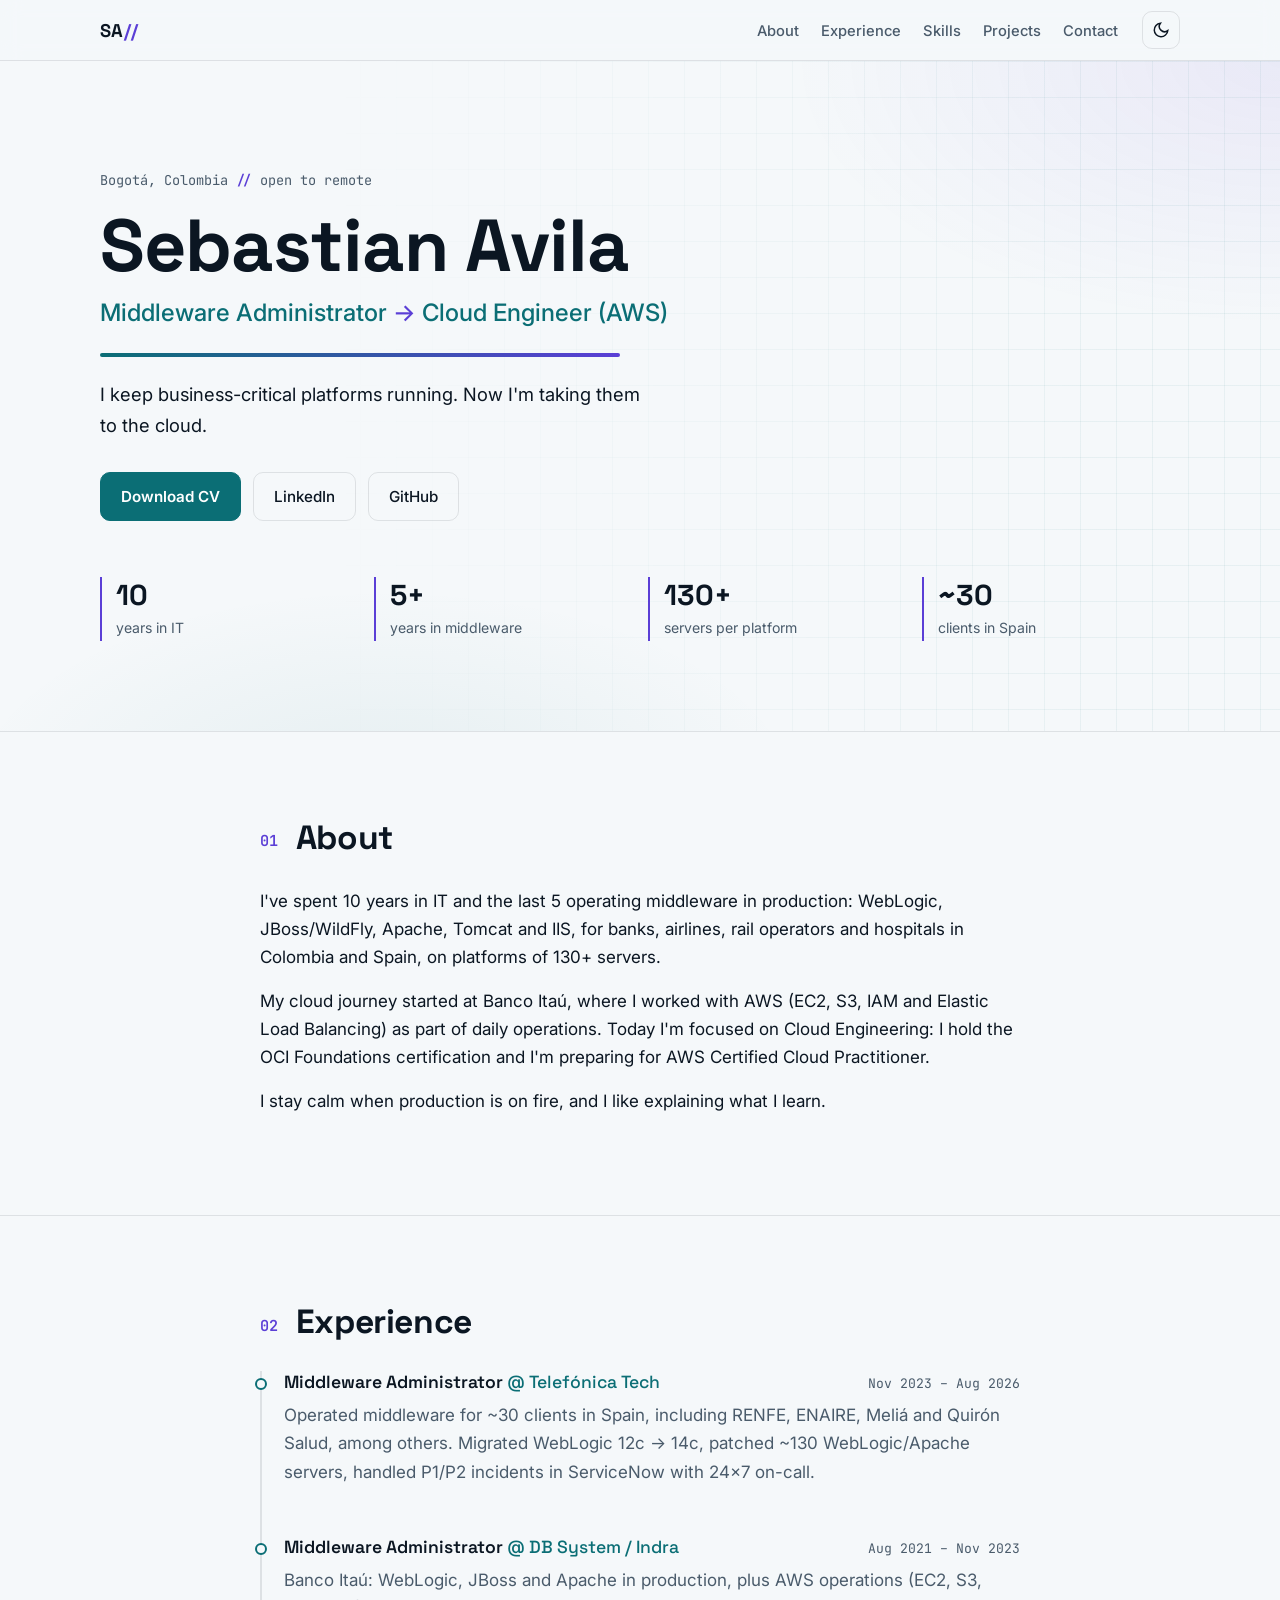
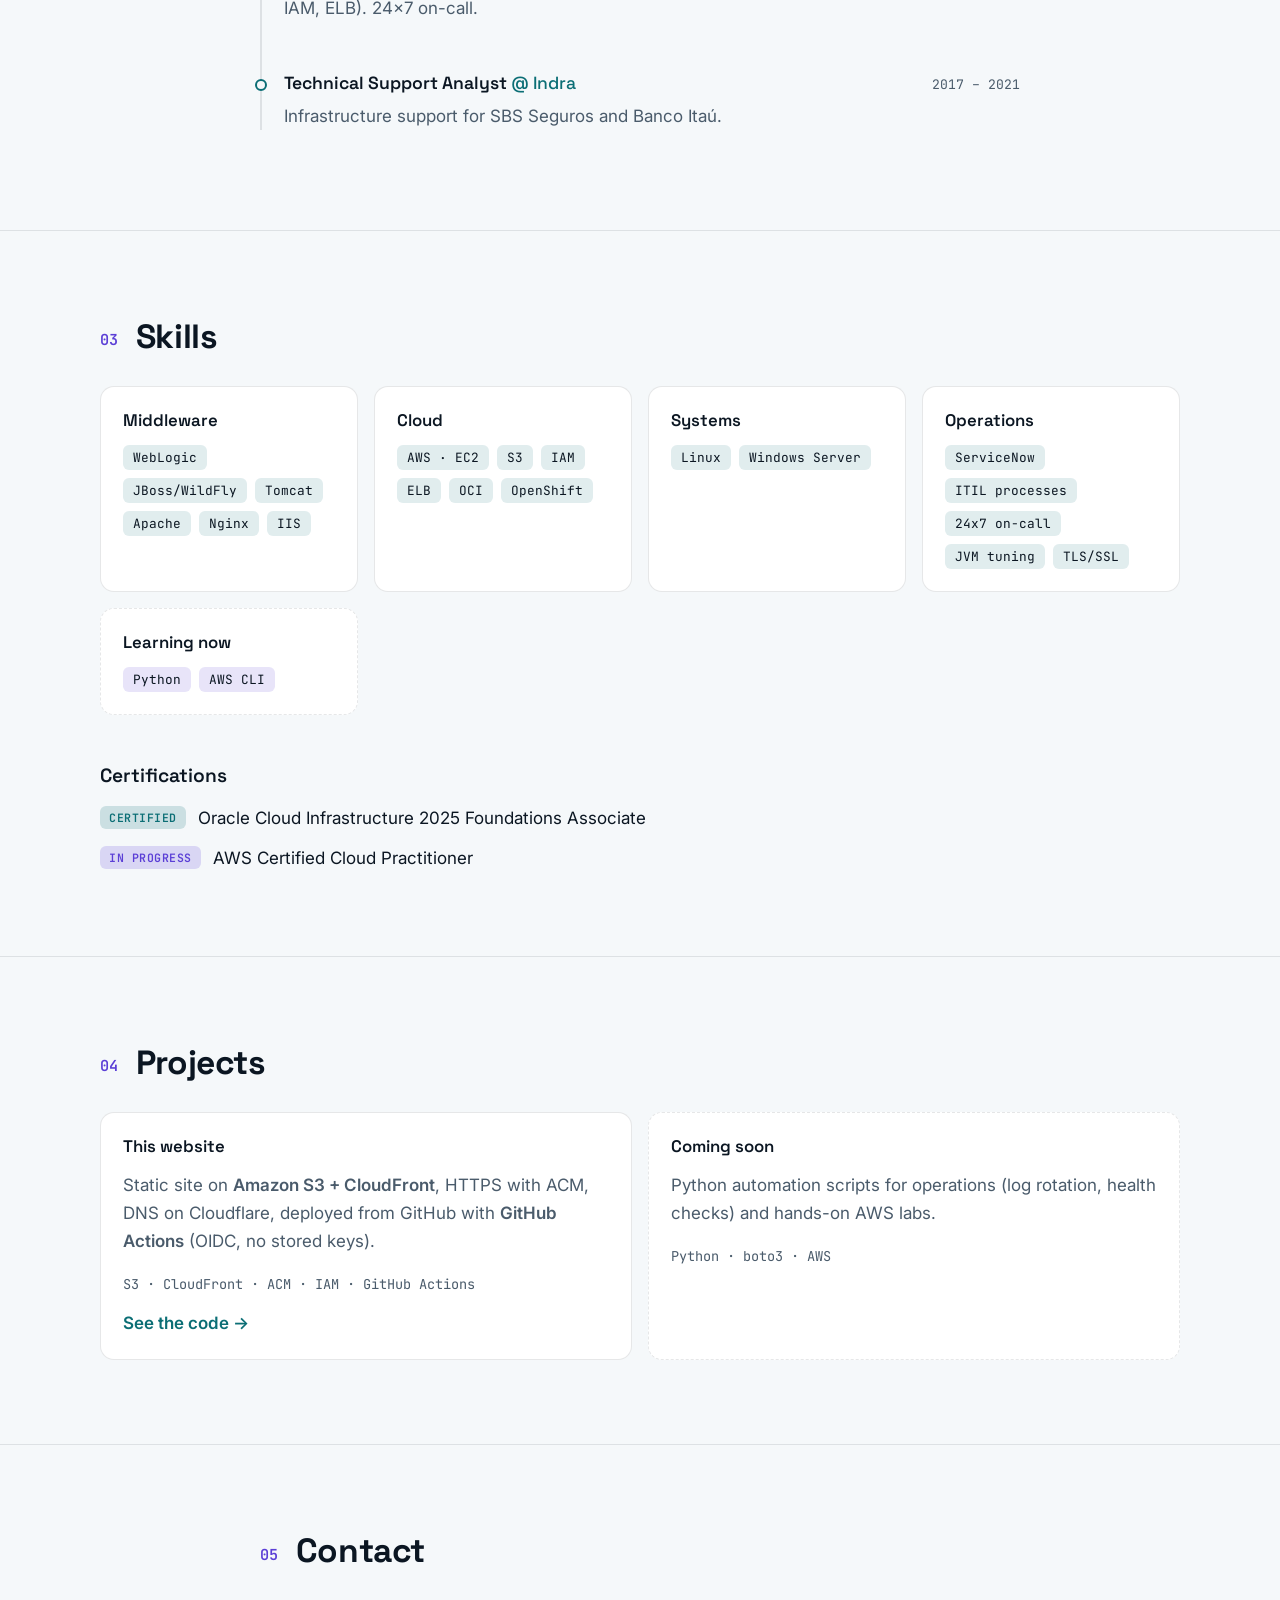
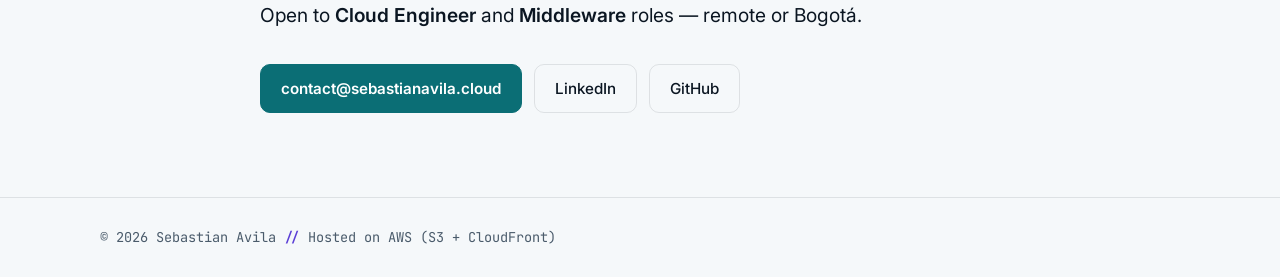
==== index.html @ f3144c11 "Add personal website: single page, light/dark theme, CV download" ====
<!doctype html>
<html lang="en">
<head>
  <meta charset="utf-8">
  <meta name="viewport" content="width=device-width, initial-scale=1">
  <title>Sebastian Avila · Middleware → Cloud Engineer (AWS)</title>
  <meta name="description" content="Middleware Administrator with 5+ years running business-critical platforms of 130+ servers for banking, transport and healthcare, now moving them to AWS.">
  <meta name="theme-color" content="#0B1622">
  <link rel="icon" href="favicon.svg" type="image/svg+xml">
  <meta property="og:title" content="Sebastian Avila · Middleware → Cloud Engineer (AWS)">
  <meta property="og:description" content="I keep business-critical platforms running. Now I'm taking them to the cloud.">
  <meta property="og:type" content="website">
  <meta property="og:url" content="https://sebastianavila.cloud/">
  <link rel="preconnect" href="https://fonts.googleapis.com">
  <link rel="preconnect" href="https://fonts.gstatic.com" crossorigin>
  <link href="https://fonts.googleapis.com/css2?family=Inter:wght@400;500;600&family=JetBrains+Mono:wght@400;600&family=Space+Grotesk:wght@600;700&display=swap" rel="stylesheet">
  <link rel="stylesheet" href="styles.css">
  <script>
    // Aplica el tema guardado antes de pintar, para evitar un parpadeo
    try { var t = localStorage.getItem('theme'); if (t) document.documentElement.dataset.theme = t; } catch (e) {}
  </script>
</head>
<body>
  <a class="skip" href="#main">Skip to content</a>

  <header class="nav">
    <div class="wrap nav__inner">
      <a class="nav__logo" href="#top" aria-label="Home">SA<span>//</span></a>
      <nav aria-label="Main">
        <ul class="nav__links">
          <li><a href="#about">About</a></li>
          <li><a href="#experience">Experience</a></li>
          <li><a href="#skills">Skills</a></li>
          <li><a href="#projects">Projects</a></li>
          <li><a href="#contact">Contact</a></li>
        </ul>
      </nav>
      <button class="theme" id="theme" type="button" aria-label="Toggle light/dark theme">
        <svg class="theme__sun" viewBox="0 0 24 24" aria-hidden="true"><circle cx="12" cy="12" r="4"/><path d="M12 2v2M12 20v2M4.9 4.9l1.4 1.4M17.7 17.7l1.4 1.4M2 12h2M20 12h2M4.9 19.1l1.4-1.4M17.7 6.3l1.4-1.4"/></svg>
        <svg class="theme__moon" viewBox="0 0 24 24" aria-hidden="true"><path d="M21 12.8A9 9 0 1 1 11.2 3a7 7 0 0 0 9.8 9.8z"/></svg>
      </button>
    </div>
  </header>

  <main id="main">
    <!-- Hero -->
    <section class="hero" id="top">
      <div class="wrap">
        <p class="eyebrow">Bogotá, Colombia <span>//</span> open to remote</p>
        <h1 class="hero__name">Sebastian Avila</h1>
        <p class="hero__role">Middleware Administrator <span class="arrow">→</span> Cloud Engineer (AWS)</p>
        <div class="bar" aria-hidden="true"></div>
        <p class="hero__tagline">I keep business-critical platforms running. Now I'm taking them to the cloud.</p>
        <div class="hero__cta">
          <a class="btn btn--primary" href="assets/Sebastian-Avila-CV.pdf" download>Download CV</a>
          <a class="btn" href="https://www.linkedin.com/in/zebas404/" target="_blank" rel="noopener">LinkedIn</a>
          <a class="btn" href="https://github.com/zebas404" target="_blank" rel="noopener">GitHub</a>
        </div>
        <ul class="stats" aria-label="Highlights">
          <li><strong>10</strong><span>years in IT</span></li>
          <li><strong>5+</strong><span>years in middleware</span></li>
          <li><strong>130+</strong><span>servers per platform</span></li>
          <li><strong>~30</strong><span>clients in Spain</span></li>
        </ul>
      </div>
    </section>

    <!-- About -->
    <section class="section" id="about">
      <div class="wrap narrow">
        <h2 class="h2"><span class="num">01</span> About</h2>
        <p>I've spent 10 years in IT and the last 5 operating middleware in production: WebLogic, JBoss/WildFly, Apache, Tomcat and IIS, for banks, airlines, rail operators and hospitals in Colombia and Spain, on platforms of 130+ servers.</p>
        <p>My cloud journey started at Banco Itaú, where I worked with AWS (EC2, S3, IAM and Elastic Load Balancing) as part of daily operations. Today I'm focused on Cloud Engineering: I hold the OCI Foundations certification and I'm preparing for AWS Certified Cloud Practitioner.</p>
        <p>I stay calm when production is on fire, and I like explaining what I learn.</p>
      </div>
    </section>

    <!-- Experience -->
    <section class="section" id="experience">
      <div class="wrap narrow">
        <h2 class="h2"><span class="num">02</span> Experience</h2>
        <ol class="timeline">
          <li class="job">
            <div class="job__head">
              <h3>Middleware Administrator <span class="at">@ Telefónica Tech</span></h3>
              <p class="job__date">Nov 2023 – Aug 2026</p>
            </div>
            <p>Operated middleware for ~30 clients in Spain, including RENFE, ENAIRE, Meliá and Quirón Salud, among others. Migrated WebLogic 12c → 14c, patched ~130 WebLogic/Apache servers, handled P1/P2 incidents in ServiceNow with 24x7 on-call.</p>
          </li>
          <li class="job">
            <div class="job__head">
              <h3>Middleware Administrator <span class="at">@ DB System / Indra</span></h3>
              <p class="job__date">Aug 2021 – Nov 2023</p>
            </div>
            <p>Banco Itaú: WebLogic, JBoss and Apache in production, plus AWS operations (EC2, S3, IAM, ELB). 24x7 on-call.</p>
          </li>
          <li class="job">
            <div class="job__head">
              <h3>Technical Support Analyst <span class="at">@ Indra</span></h3>
              <p class="job__date">2017 – 2021</p>
            </div>
            <p>Infrastructure support for SBS Seguros and Banco Itaú.</p>
          </li>
        </ol>
      </div>
    </section>

    <!-- Skills + Certifications -->
    <section class="section" id="skills">
      <div class="wrap">
        <h2 class="h2"><span class="num">03</span> Skills</h2>
        <div class="grid">
          <div class="card">
            <h3>Middleware</h3>
            <ul class="tags"><li>WebLogic</li><li>JBoss/WildFly</li><li>Tomcat</li><li>Apache</li><li>Nginx</li><li>IIS</li></ul>
          </div>
          <div class="card">
            <h3>Cloud</h3>
            <ul class="tags"><li>AWS · EC2</li><li>S3</li><li>IAM</li><li>ELB</li><li>OCI</li><li>OpenShift</li></ul>
          </div>
          <div class="card">
            <h3>Systems</h3>
            <ul class="tags"><li>Linux</li><li>Windows Server</li></ul>
          </div>
          <div class="card">
            <h3>Operations</h3>
            <ul class="tags"><li>ServiceNow</li><li>ITIL processes</li><li>24x7 on-call</li><li>JVM tuning</li><li>TLS/SSL</li></ul>
          </div>
          <div class="card card--learning">
            <h3>Learning now</h3>
            <ul class="tags"><li>Python</li><li>AWS CLI</li></ul>
          </div>
        </div>

        <h3 class="h3" id="certifications">Certifications</h3>
        <ul class="certs">
          <li><span class="badge badge--ok">Certified</span> Oracle Cloud Infrastructure 2025 Foundations Associate</li>
          <li><span class="badge badge--wip">In progress</span> AWS Certified Cloud Practitioner</li>
        </ul>
      </div>
    </section>

    <!-- Projects -->
    <section class="section" id="projects">
      <div class="wrap">
        <h2 class="h2"><span class="num">04</span> Projects</h2>
        <div class="grid grid--2">
          <article class="card project">
            <h3>This website</h3>
            <p>Static site on <strong>Amazon S3 + CloudFront</strong>, HTTPS with ACM, DNS on Cloudflare, deployed from GitHub with <strong>GitHub Actions</strong> (OIDC, no stored keys).</p>
            <p class="mono">S3 · CloudFront · ACM · IAM · GitHub Actions</p>
            <a class="link" href="https://github.com/zebas404/sebastianavila.cloud" target="_blank" rel="noopener">See the code →</a>
          </article>
          <article class="card project project--soon">
            <h3>Coming soon</h3>
            <p>Python automation scripts for operations (log rotation, health checks) and hands-on AWS labs.</p>
            <p class="mono">Python · boto3 · AWS</p>
          </article>
        </div>
      </div>
    </section>

    <!-- Contact -->
    <section class="section contact" id="contact">
      <div class="wrap narrow">
        <h2 class="h2"><span class="num">05</span> Contact</h2>
        <p class="contact__lead">Open to <strong>Cloud Engineer</strong> and <strong>Middleware</strong> roles — remote or Bogotá.</p>
        <div class="hero__cta">
          <a class="btn btn--primary" href="mailto:contact@sebastianavila.cloud">contact@sebastianavila.cloud</a>
          <a class="btn" href="https://www.linkedin.com/in/zebas404/" target="_blank" rel="noopener">LinkedIn</a>
          <a class="btn" href="https://github.com/zebas404" target="_blank" rel="noopener">GitHub</a>
        </div>
      </div>
    </section>
  </main>

  <footer class="footer">
    <div class="wrap">
      <p class="mono">© <span id="year">2026</span> Sebastian Avila <span class="slash">//</span> Hosted on AWS (S3 + CloudFront)</p>
    </div>
  </footer>

  <script src="script.js"></script>
</body>
</html>
---- styles.css ----
/* =========================================================
   sebastianavila.cloud — Paleta A "Petróleo nocturno"
   Oscuro por defecto; claro con prefers-color-scheme o el botón.
   ========================================================= */

:root {
  --bg: #0B1622;
  --bg-2: #0F1E2D;
  --text: #E6EDF3;
  --muted: #9FB0C0;
  --line: rgba(230, 237, 243, .10);
  --primary: #2EC4B6;
  --accent: #9D8CFF;
  --grid: rgba(46, 196, 182, .07);
  --glow-1: rgba(157, 140, 255, .14);
  --glow-2: rgba(46, 196, 182, .10);
  --on-primary: #0B1622;
  --radius: 14px;
  --font-title: "Space Grotesk", system-ui, sans-serif;
  --font-body: "Inter", system-ui, sans-serif;
  --font-mono: "JetBrains Mono", ui-monospace, monospace;
  color-scheme: dark;
}

@media (prefers-color-scheme: light) {
  :root:not([data-theme="dark"]) {
    --bg: #F5F8FA;
    --bg-2: #FFFFFF;
    --text: #0B1622;
    --muted: #4A5B6B;
    --line: rgba(11, 22, 34, .10);
    --primary: #0B6E75;
    --accent: #5B3FD6;
    --grid: rgba(11, 110, 117, .06);
    --glow-1: rgba(91, 63, 214, .08);
    --glow-2: rgba(11, 110, 117, .07);
    --on-primary: #FFFFFF;
    color-scheme: light;
  }
}

:root[data-theme="light"] {
  --bg: #F5F8FA;
  --bg-2: #FFFFFF;
  --text: #0B1622;
  --muted: #4A5B6B;
  --line: rgba(11, 22, 34, .10);
  --primary: #0B6E75;
  --accent: #5B3FD6;
  --grid: rgba(11, 110, 117, .06);
  --glow-1: rgba(91, 63, 214, .08);
  --glow-2: rgba(11, 110, 117, .07);
  --on-primary: #FFFFFF;
  color-scheme: light;
}

/* ---------- Base ---------- */
*, *::before, *::after { box-sizing: border-box; }
html { scroll-behavior: smooth; scroll-padding-top: 72px; }
@media (prefers-reduced-motion: reduce) { html { scroll-behavior: auto; } }

body {
  margin: 0;
  background: var(--bg);
  color: var(--text);
  font: 400 17px/1.65 var(--font-body);
  -webkit-font-smoothing: antialiased;
}

a { color: var(--primary); text-decoration: none; }
a:hover { text-decoration: underline; }
:focus-visible { outline: 2px solid var(--accent); outline-offset: 3px; border-radius: 6px; }
strong { font-weight: 600; }

.wrap { width: min(1080px, 100% - 32px); margin-inline: auto; }
.narrow { width: min(760px, 100% - 32px); }
.mono { font-family: var(--font-mono); font-size: .85rem; color: var(--muted); }

.skip { position: absolute; left: -999px; top: 8px; background: var(--primary); color: var(--on-primary); padding: 8px 14px; border-radius: 8px; z-index: 100; }
.skip:focus { left: 16px; }

/* ---------- Nav ---------- */
.nav {
  position: sticky; top: 0; z-index: 50;
  background: color-mix(in srgb, var(--bg) 82%, transparent);
  backdrop-filter: blur(10px);
  border-bottom: 1px solid var(--line);
}
.nav__inner { display: flex; align-items: center; gap: 24px; height: 60px; }
.nav__logo { font: 700 1.15rem var(--font-title); color: var(--text); letter-spacing: -.3px; }
.nav__logo span { color: var(--accent); margin-left: 2px; }
.nav__logo:hover { text-decoration: none; }
.nav__inner > nav { margin-left: auto; }
.nav__links { display: flex; gap: 22px; list-style: none; margin: 0; padding: 0; }
.nav__links a { color: var(--muted); font-size: .92rem; font-weight: 500; }
.nav__links a:hover { color: var(--text); text-decoration: none; }

.theme {
  display: grid; place-items: center; width: 38px; height: 38px;
  background: transparent; border: 1px solid var(--line); border-radius: 10px;
  color: var(--text); cursor: pointer;
}
.theme svg { width: 18px; height: 18px; fill: none; stroke: currentColor; stroke-width: 2; stroke-linecap: round; }
.theme__moon { display: none; }
:root[data-theme="light"] .theme__sun { display: none; }
:root[data-theme="light"] .theme__moon { display: block; }
@media (prefers-color-scheme: light) {
  :root:not([data-theme="dark"]) .theme__sun { display: none; }
  :root:not([data-theme="dark"]) .theme__moon { display: block; }
}

@media (max-width: 720px) {
  .nav__links { display: none; }
  .theme { margin-left: auto; }
}

/* ---------- Hero ---------- */
.hero {
  position: relative; overflow: hidden;
  padding: 110px 0 90px;
  background:
    radial-gradient(ellipse 700px 380px at 100% 0%, var(--glow-1), transparent 70%),
    radial-gradient(ellipse 600px 300px at 30% 110%, var(--glow-2), transparent 70%);
}
.hero::before {
  content: ""; position: absolute; inset: 0; pointer-events: none;
  background-image:
    linear-gradient(var(--grid) 1px, transparent 1px),
    linear-gradient(90deg, var(--grid) 1px, transparent 1px);
  background-size: 36px 36px;
  -webkit-mask-image: linear-gradient(90deg, transparent 25%, #000 85%);
          mask-image: linear-gradient(90deg, transparent 25%, #000 85%);
}
.hero .wrap { position: relative; }

.eyebrow { font: 400 .85rem var(--font-mono); color: var(--muted); margin: 0 0 18px; }
.eyebrow span, .slash { color: var(--accent); font-weight: 600; }

.hero__name {
  font: 700 clamp(2.6rem, 7vw, 4.6rem)/1.05 var(--font-title);
  letter-spacing: -1px; margin: 0;
}
.hero__role { font: 500 clamp(1.1rem, 2.6vw, 1.5rem) var(--font-body); color: var(--primary); margin: 14px 0 0; }
.hero__role .arrow { color: var(--accent); }
.bar { height: 4px; width: min(520px, 80%); margin: 26px 0 22px; border-radius: 2px; background: linear-gradient(90deg, var(--primary), var(--accent)); }
.hero__tagline { font-size: 1.15rem; max-width: 560px; margin: 0; }

.hero__cta { display: flex; flex-wrap: wrap; gap: 12px; margin-top: 32px; }
.btn {
  display: inline-flex; align-items: center; padding: 11px 20px;
  border: 1px solid var(--line); border-radius: 10px;
  color: var(--text); font-weight: 500; font-size: .95rem;
  transition: border-color .2s, transform .2s;
}
.btn:hover { border-color: var(--primary); text-decoration: none; transform: translateY(-1px); }
.btn--primary { background: var(--primary); border-color: var(--primary); color: var(--on-primary); font-weight: 600; }
.btn--primary:hover { filter: brightness(1.08); }

.stats {
  display: grid; grid-template-columns: repeat(4, 1fr); gap: 16px;
  list-style: none; padding: 0; margin: 56px 0 0;
}
.stats li { border-left: 2px solid var(--accent); padding-left: 14px; }
.stats strong { display: block; font: 700 1.8rem var(--font-title); }
.stats span { color: var(--muted); font-size: .88rem; }
@media (max-width: 720px) { .stats { grid-template-columns: repeat(2, 1fr); row-gap: 24px; } }

/* ---------- Sections ---------- */
.section { padding: 84px 0; border-top: 1px solid var(--line); }
.h2 { font: 700 clamp(1.6rem, 3.5vw, 2.1rem) var(--font-title); margin: 0 0 28px; letter-spacing: -.4px; }
.h2 .num { font: 600 .95rem var(--font-mono); color: var(--accent); margin-right: 10px; vertical-align: middle; }
.h3 { font: 600 1.2rem var(--font-title); margin: 48px 0 16px; }
.section p { margin: 0 0 16px; }

/* Experience */
.timeline { list-style: none; margin: 0; padding: 0 0 0 22px; border-left: 2px solid var(--line); }
.job { position: relative; padding: 0 0 34px; }
.job::before {
  content: ""; position: absolute; left: -29px; top: 7px;
  width: 12px; height: 12px; border-radius: 50%;
  background: var(--bg); border: 2px solid var(--primary);
}
.job:last-child { padding-bottom: 0; }
.job__head { display: flex; flex-wrap: wrap; justify-content: space-between; gap: 4px 16px; align-items: baseline; }
.job h3 { font: 600 1.1rem var(--font-title); margin: 0; }
.job .at { color: var(--primary); font-weight: 500; }
.job__date { font: 400 .82rem var(--font-mono); color: var(--muted); margin: 0 !important; }
.job > p { color: var(--muted); margin-top: 8px; }

/* Cards / grid */
.grid { display: grid; grid-template-columns: repeat(auto-fill, minmax(230px, 1fr)); gap: 16px; }
.grid--2 { grid-template-columns: repeat(auto-fit, minmax(300px, 1fr)); }
.card { background: var(--bg-2); border: 1px solid var(--line); border-radius: var(--radius); padding: 22px; }
.card h3 { font: 600 1.05rem var(--font-title); margin: 0 0 14px; }
.card--learning { border-style: dashed; }

.tags { display: flex; flex-wrap: wrap; gap: 8px; list-style: none; margin: 0; padding: 0; }
.tags li {
  font: 400 .8rem var(--font-mono); padding: 4px 10px; border-radius: 6px;
  background: color-mix(in srgb, var(--primary) 12%, transparent); color: var(--text);
}
.card--learning .tags li { background: color-mix(in srgb, var(--accent) 14%, transparent); }

.certs { list-style: none; margin: 0; padding: 0; display: grid; gap: 12px; }
.certs li { display: flex; align-items: center; gap: 12px; flex-wrap: wrap; }
.badge { font: 600 .72rem var(--font-mono); text-transform: uppercase; letter-spacing: .5px; padding: 4px 9px; border-radius: 6px; }
.badge--ok { background: color-mix(in srgb, var(--primary) 18%, transparent); color: var(--primary); }
.badge--wip { background: color-mix(in srgb, var(--accent) 18%, transparent); color: var(--accent); }

.project p { color: var(--muted); }
.project .mono { margin: 18px 0 14px; }
.project--soon { border-style: dashed; }
.link { font-weight: 600; }

/* Contact / footer */
.contact__lead { font-size: 1.2rem; }
.footer { border-top: 1px solid var(--line); padding: 28px 0; }
.footer p { margin: 0; }
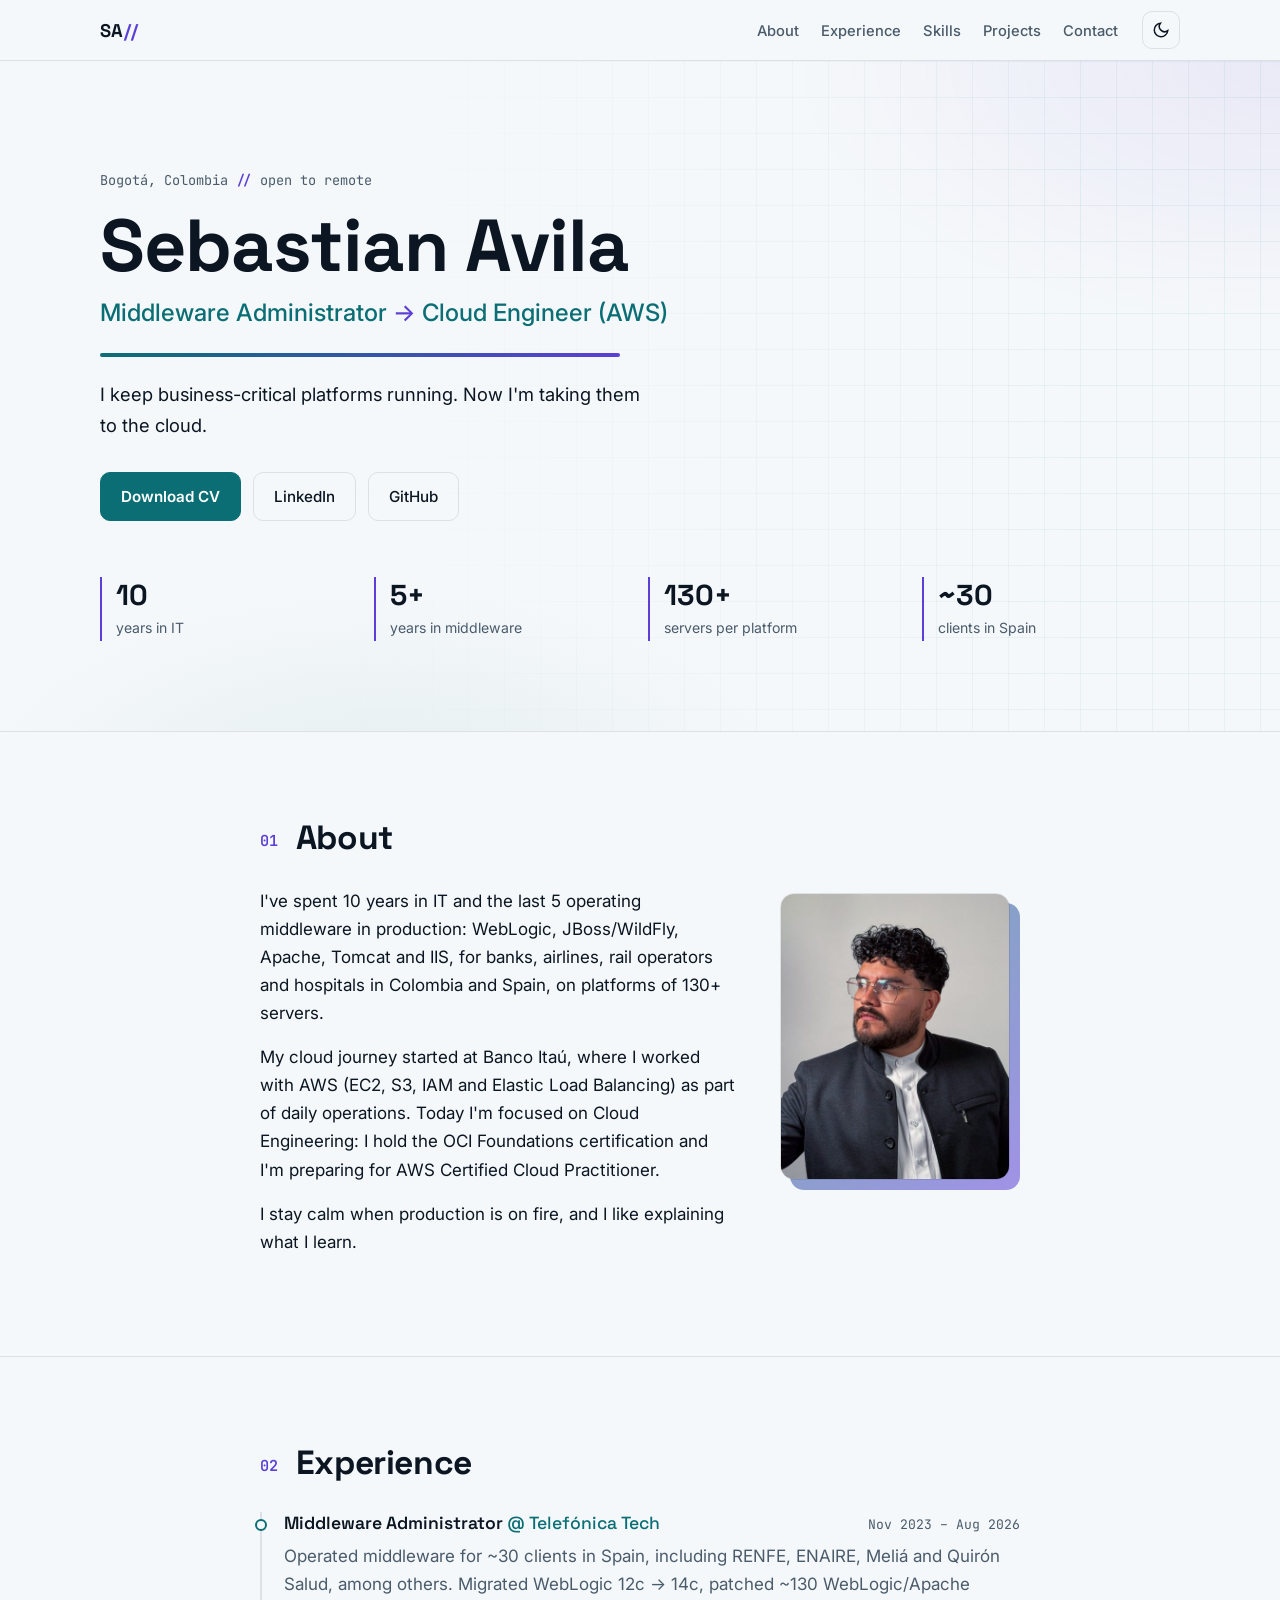
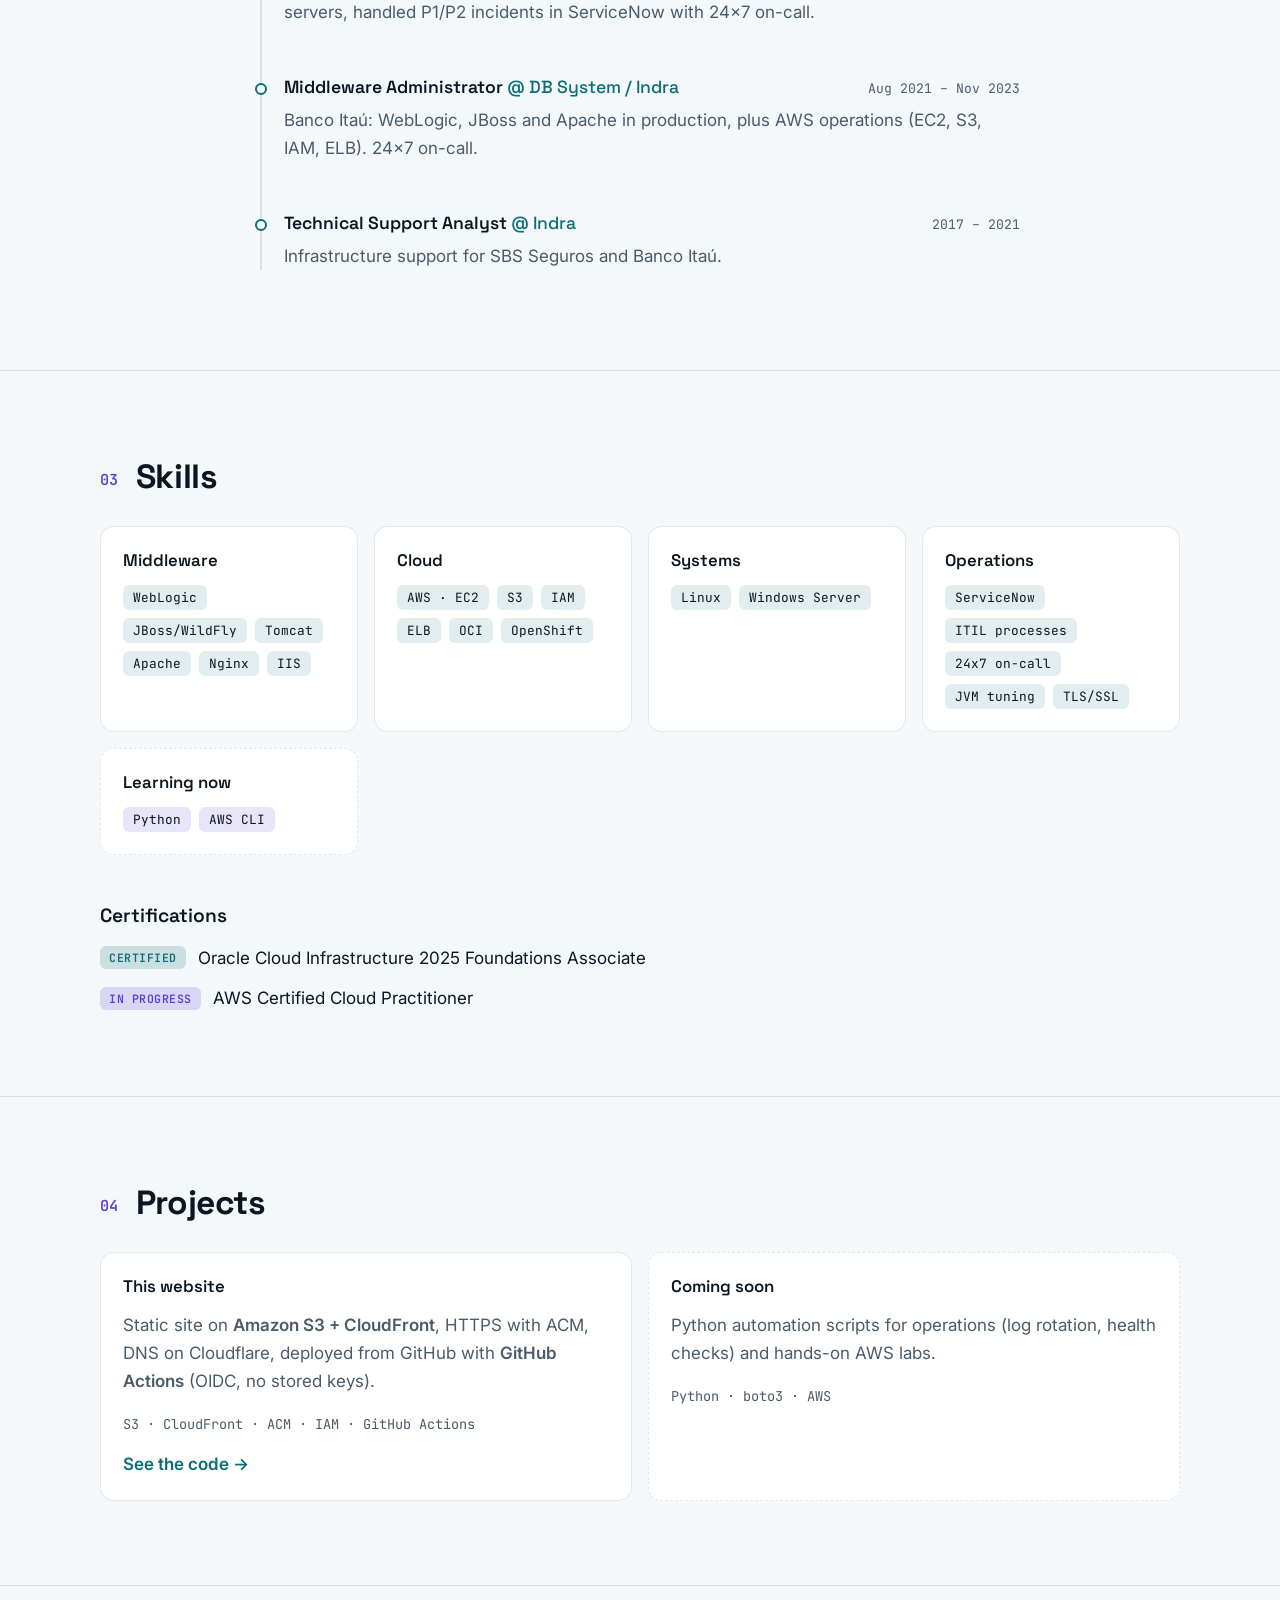
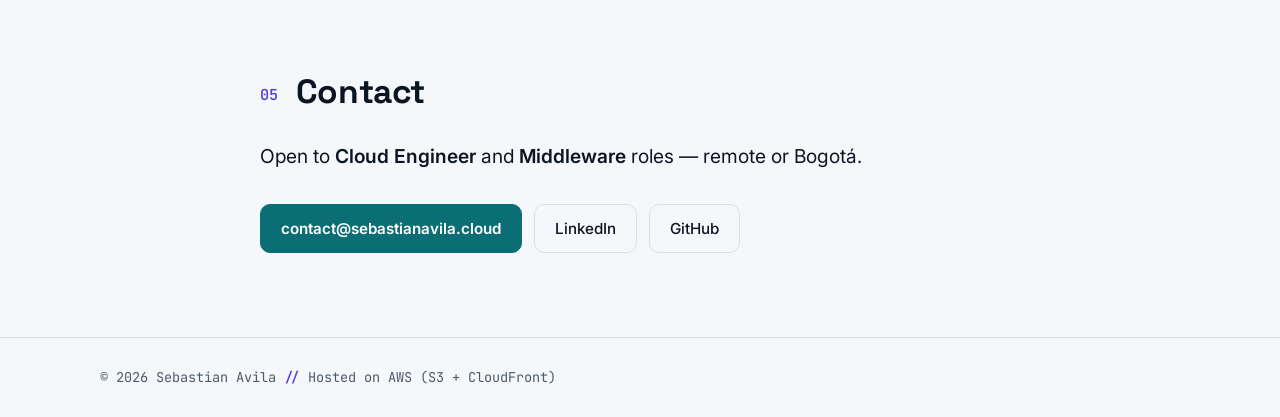
==== commit 5c9e569f: "Add portrait photo to About section" ====
--- a/index.html
+++ b/index.html
@@ -6,11 +6,17 @@
   <title>Sebastian Avila · Middleware → Cloud Engineer (AWS)</title>
   <meta name="description" content="Middleware Administrator with 5+ years running business-critical platforms of 130+ servers for banking, transport and healthcare, now moving them to AWS.">
   <meta name="theme-color" content="#0B1622">
-  <link rel="icon" href="favicon.svg" type="image/svg+xml">
+  <link rel="icon" href="favicon-32.png" type="image/png" sizes="32x32">
+  <link rel="apple-touch-icon" href="apple-touch-icon.png">
   <meta property="og:title" content="Sebastian Avila · Middleware → Cloud Engineer (AWS)">
   <meta property="og:description" content="I keep business-critical platforms running. Now I'm taking them to the cloud.">
   <meta property="og:type" content="website">
   <meta property="og:url" content="https://sebastianavila.cloud/">
+  <meta property="og:image" content="https://sebastianavila.cloud/assets/og-image.png">
+  <meta property="og:image:width" content="1200">
+  <meta property="og:image:height" content="627">
+  <meta property="og:image:alt" content="Sebastian Avila · Middleware Administrator → Cloud Engineer (AWS)">
+  <meta name="twitter:card" content="summary_large_image">
   <link rel="preconnect" href="https://fonts.googleapis.com">
   <link rel="preconnect" href="https://fonts.gstatic.com" crossorigin>
   <link href="https://fonts.googleapis.com/css2?family=Inter:wght@400;500;600&family=JetBrains+Mono:wght@400;600&family=Space+Grotesk:wght@600;700&display=swap" rel="stylesheet">
@@ -69,9 +75,16 @@
     <section class="section" id="about">
       <div class="wrap narrow">
         <h2 class="h2"><span class="num">01</span> About</h2>
-        <p>I've spent 10 years in IT and the last 5 operating middleware in production: WebLogic, JBoss/WildFly, Apache, Tomcat and IIS, for banks, airlines, rail operators and hospitals in Colombia and Spain, on platforms of 130+ servers.</p>
-        <p>My cloud journey started at Banco Itaú, where I worked with AWS (EC2, S3, IAM and Elastic Load Balancing) as part of daily operations. Today I'm focused on Cloud Engineering: I hold the OCI Foundations certification and I'm preparing for AWS Certified Cloud Practitioner.</p>
-        <p>I stay calm when production is on fire, and I like explaining what I learn.</p>
+        <div class="about">
+          <div class="about__text">
+            <p>I've spent 10 years in IT and the last 5 operating middleware in production: WebLogic, JBoss/WildFly, Apache, Tomcat and IIS, for banks, airlines, rail operators and hospitals in Colombia and Spain, on platforms of 130+ servers.</p>
+            <p>My cloud journey started at Banco Itaú, where I worked with AWS (EC2, S3, IAM and Elastic Load Balancing) as part of daily operations. Today I'm focused on Cloud Engineering: I hold the OCI Foundations certification and I'm preparing for AWS Certified Cloud Practitioner.</p>
+            <p>I stay calm when production is on fire, and I like explaining what I learn.</p>
+          </div>
+          <figure class="about__photo">
+            <img src="assets/about-480.jpg" srcset="assets/about-480.jpg 480w, assets/about-800.jpg 800w" sizes="(max-width: 720px) 200px, 240px" width="480" height="600" decoding="async" alt="Portrait of Sebastian Avila">
+          </figure>
+        </div>
       </div>
     </section>
 
--- a/styles.css
+++ b/styles.css
@@ -172,6 +172,25 @@
 .h3 { font: 600 1.2rem var(--font-title); margin: 48px 0 16px; }
 .section p { margin: 0 0 16px; }
 
+/* About */
+.about { display: grid; grid-template-columns: 1fr 240px; gap: 44px; align-items: start; }
+.about__photo { position: relative; margin: 6px 10px 10px 0; }
+.about__photo::before {
+  /* Marco desplazado con el degradado de la marca */
+  content: ""; position: absolute; inset: 10px -10px -10px 10px; z-index: 0;
+  border-radius: var(--radius);
+  background: linear-gradient(135deg, var(--primary), var(--accent));
+  opacity: .55;
+}
+.about__photo img {
+  position: relative; z-index: 1; display: block; width: 100%; height: auto;
+  border-radius: var(--radius); border: 1px solid var(--line);
+}
+@media (max-width: 720px) {
+  .about { grid-template-columns: 1fr; gap: 28px; }
+  .about__photo { order: -1; width: 200px; }
+}
+
 /* Experience */
 .timeline { list-style: none; margin: 0; padding: 0 0 0 22px; border-left: 2px solid var(--line); }
 .job { position: relative; padding: 0 0 34px; }
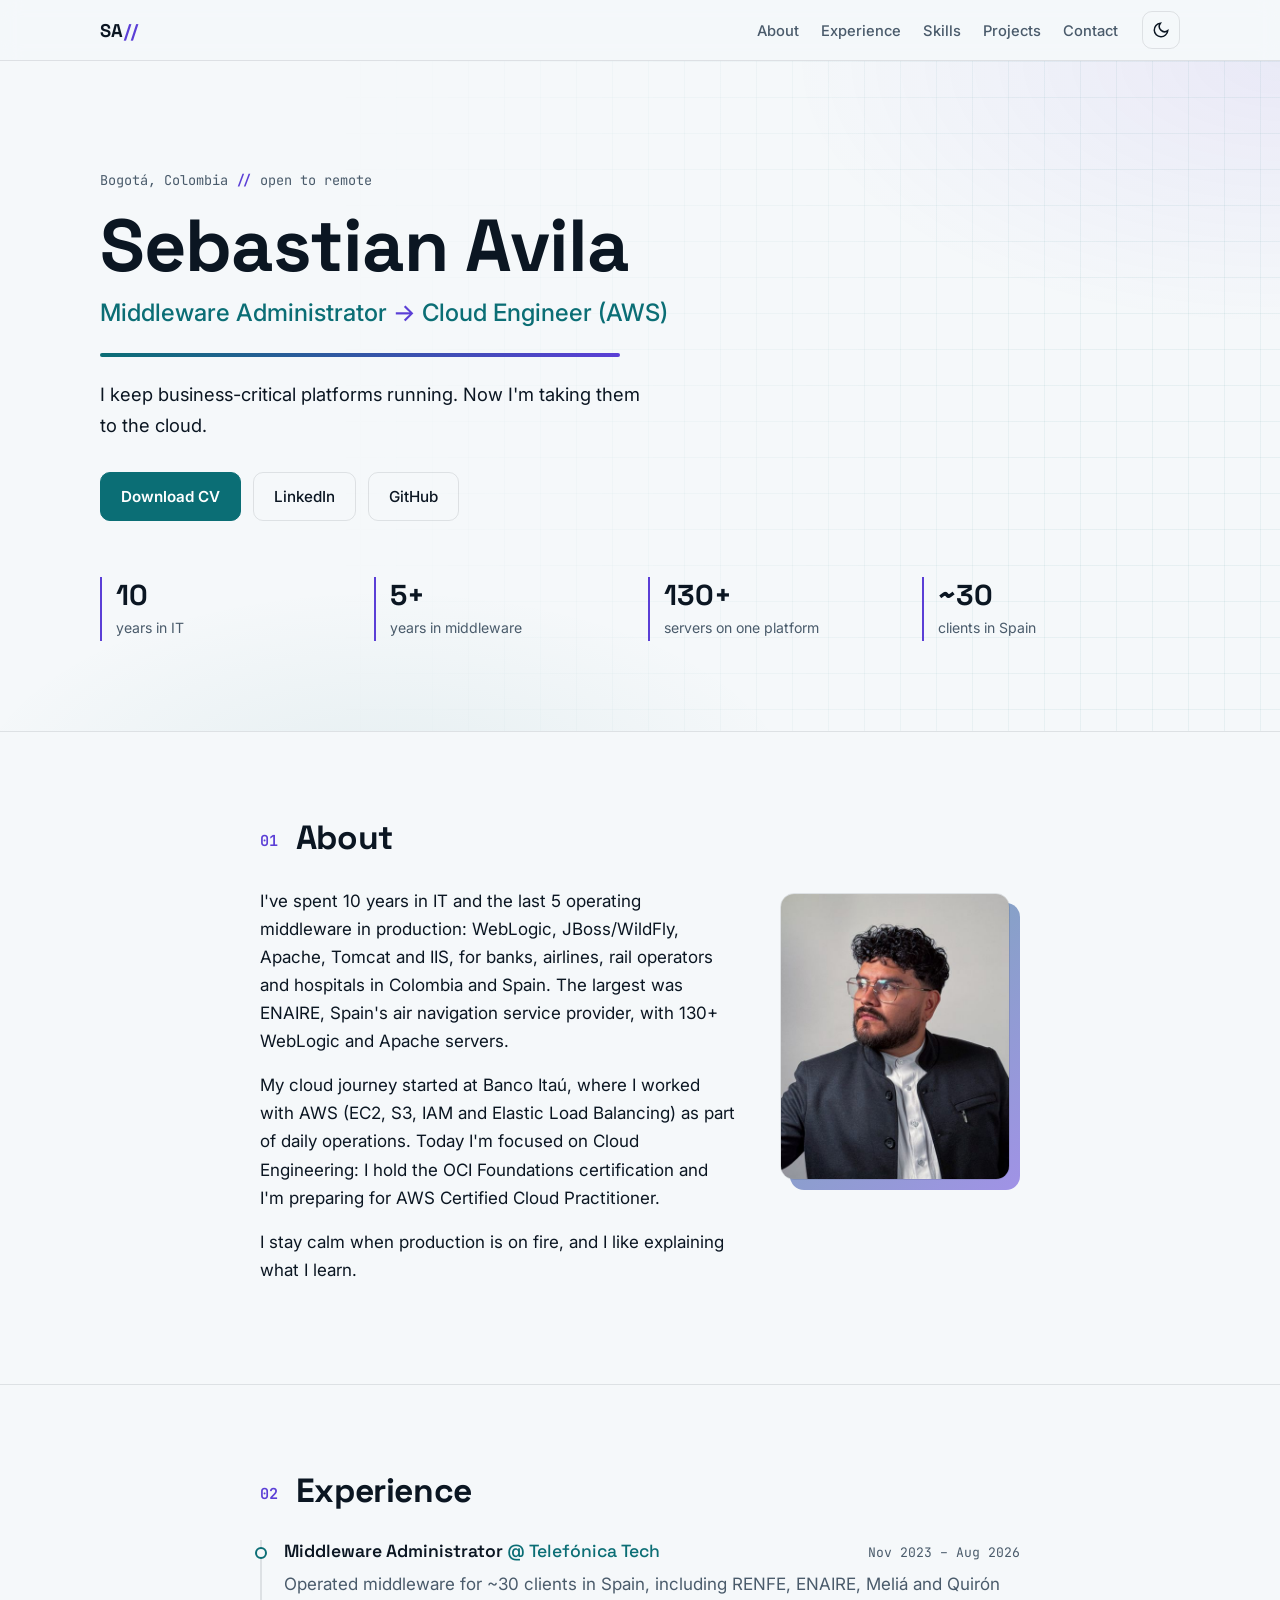
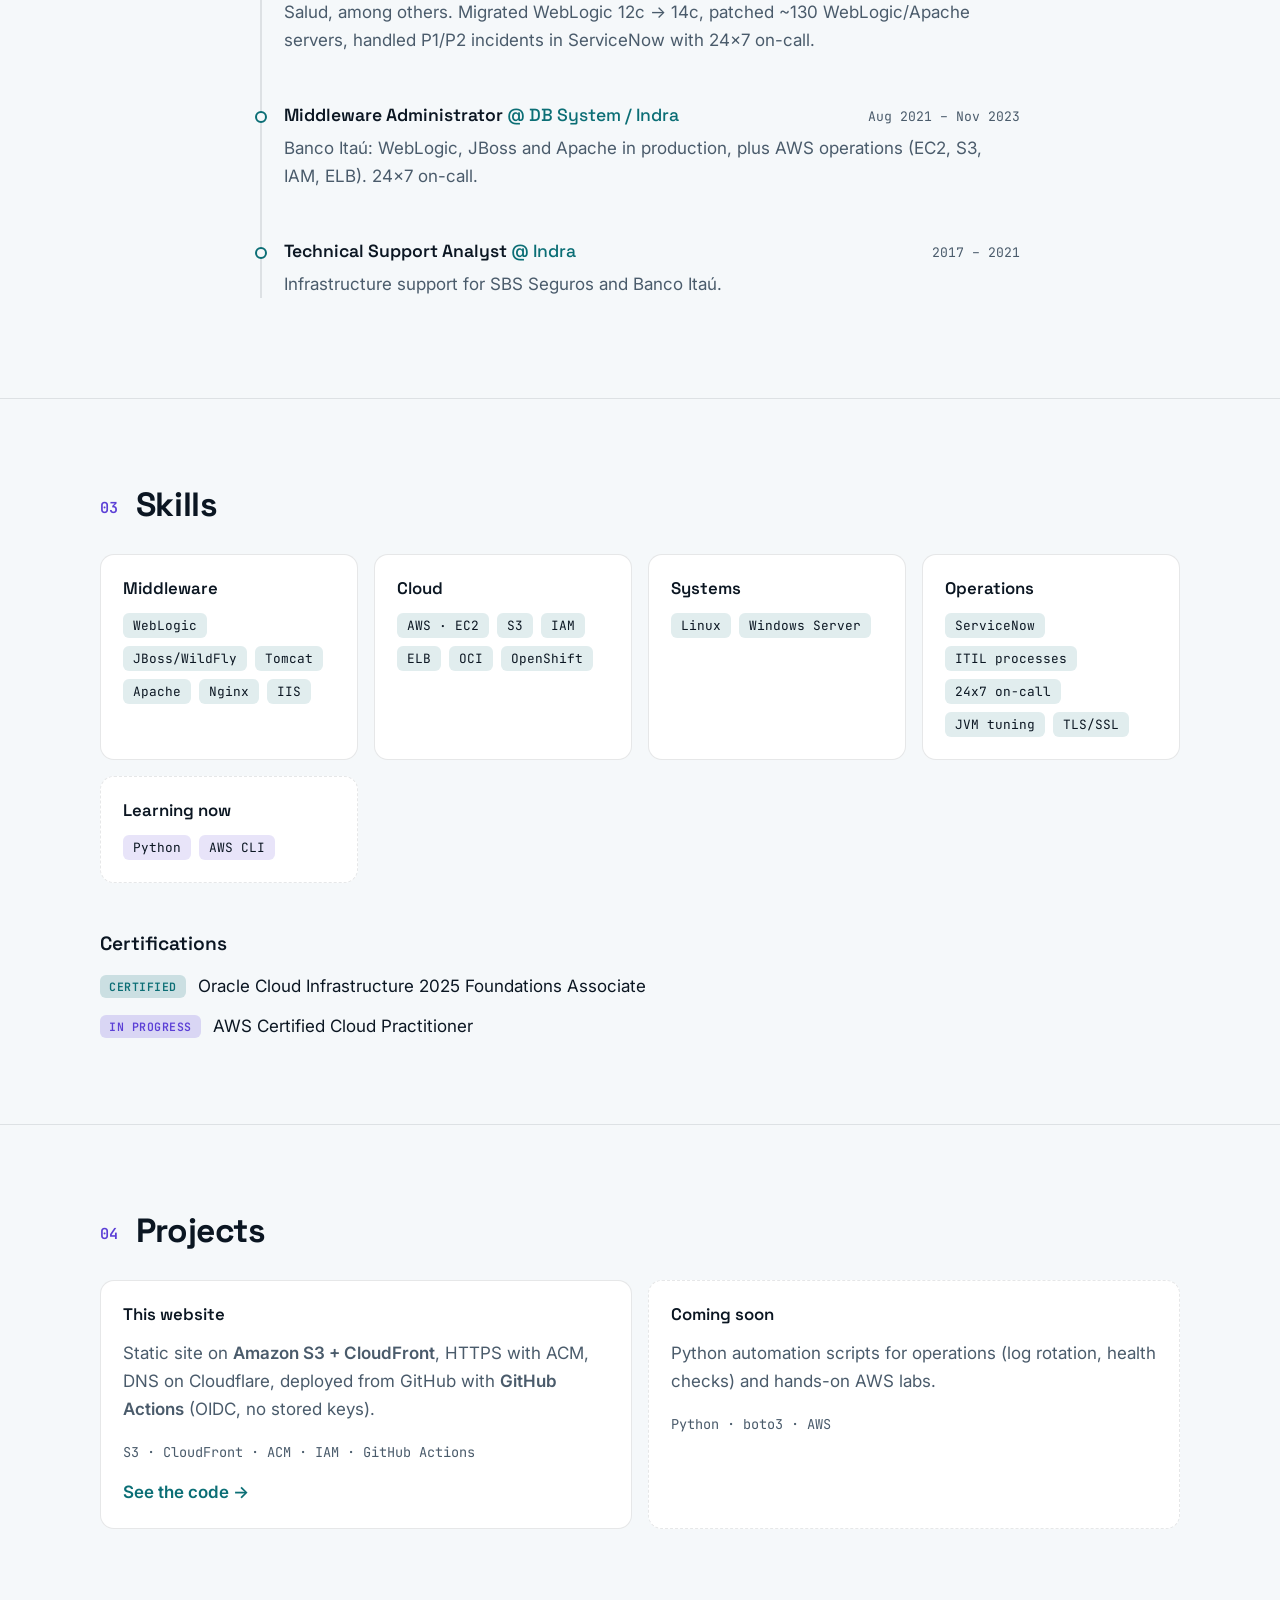
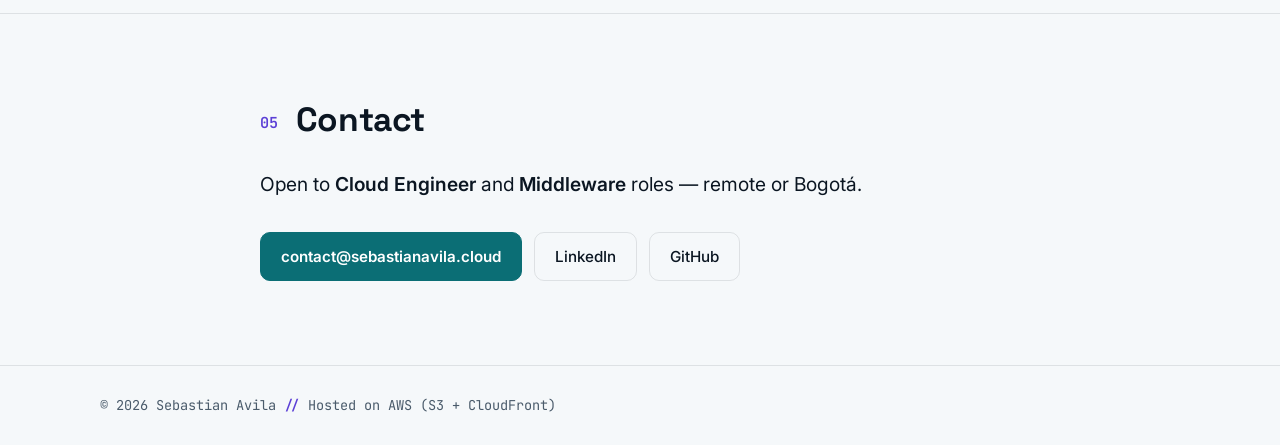
==== commit 0a551bd7: "Clarify that the 130+ servers platform is ENAIRE (Spain)" ====
--- a/index.html
+++ b/index.html
@@ -4,7 +4,7 @@
   <meta charset="utf-8">
   <meta name="viewport" content="width=device-width, initial-scale=1">
   <title>Sebastian Avila · Middleware → Cloud Engineer (AWS)</title>
-  <meta name="description" content="Middleware Administrator with 5+ years running business-critical platforms of 130+ servers for banking, transport and healthcare, now moving them to AWS.">
+  <meta name="description" content="Middleware Administrator with 5+ years running business-critical platforms for banking, transport and healthcare in Colombia and Spain, now moving them to AWS.">
   <meta name="theme-color" content="#0B1622">
   <link rel="icon" href="favicon-32.png" type="image/png" sizes="32x32">
   <link rel="apple-touch-icon" href="apple-touch-icon.png">
@@ -65,7 +65,7 @@
         <ul class="stats" aria-label="Highlights">
           <li><strong>10</strong><span>years in IT</span></li>
           <li><strong>5+</strong><span>years in middleware</span></li>
-          <li><strong>130+</strong><span>servers per platform</span></li>
+          <li><strong>130+</strong><span>servers on one platform</span></li>
           <li><strong>~30</strong><span>clients in Spain</span></li>
         </ul>
       </div>
@@ -77,7 +77,7 @@
         <h2 class="h2"><span class="num">01</span> About</h2>
         <div class="about">
           <div class="about__text">
-            <p>I've spent 10 years in IT and the last 5 operating middleware in production: WebLogic, JBoss/WildFly, Apache, Tomcat and IIS, for banks, airlines, rail operators and hospitals in Colombia and Spain, on platforms of 130+ servers.</p>
+            <p>I've spent 10 years in IT and the last 5 operating middleware in production: WebLogic, JBoss/WildFly, Apache, Tomcat and IIS, for banks, airlines, rail operators and hospitals in Colombia and Spain. The largest was ENAIRE, Spain's air navigation service provider, with 130+ WebLogic and Apache servers.</p>
             <p>My cloud journey started at Banco Itaú, where I worked with AWS (EC2, S3, IAM and Elastic Load Balancing) as part of daily operations. Today I'm focused on Cloud Engineering: I hold the OCI Foundations certification and I'm preparing for AWS Certified Cloud Practitioner.</p>
             <p>I stay calm when production is on fire, and I like explaining what I learn.</p>
           </div>
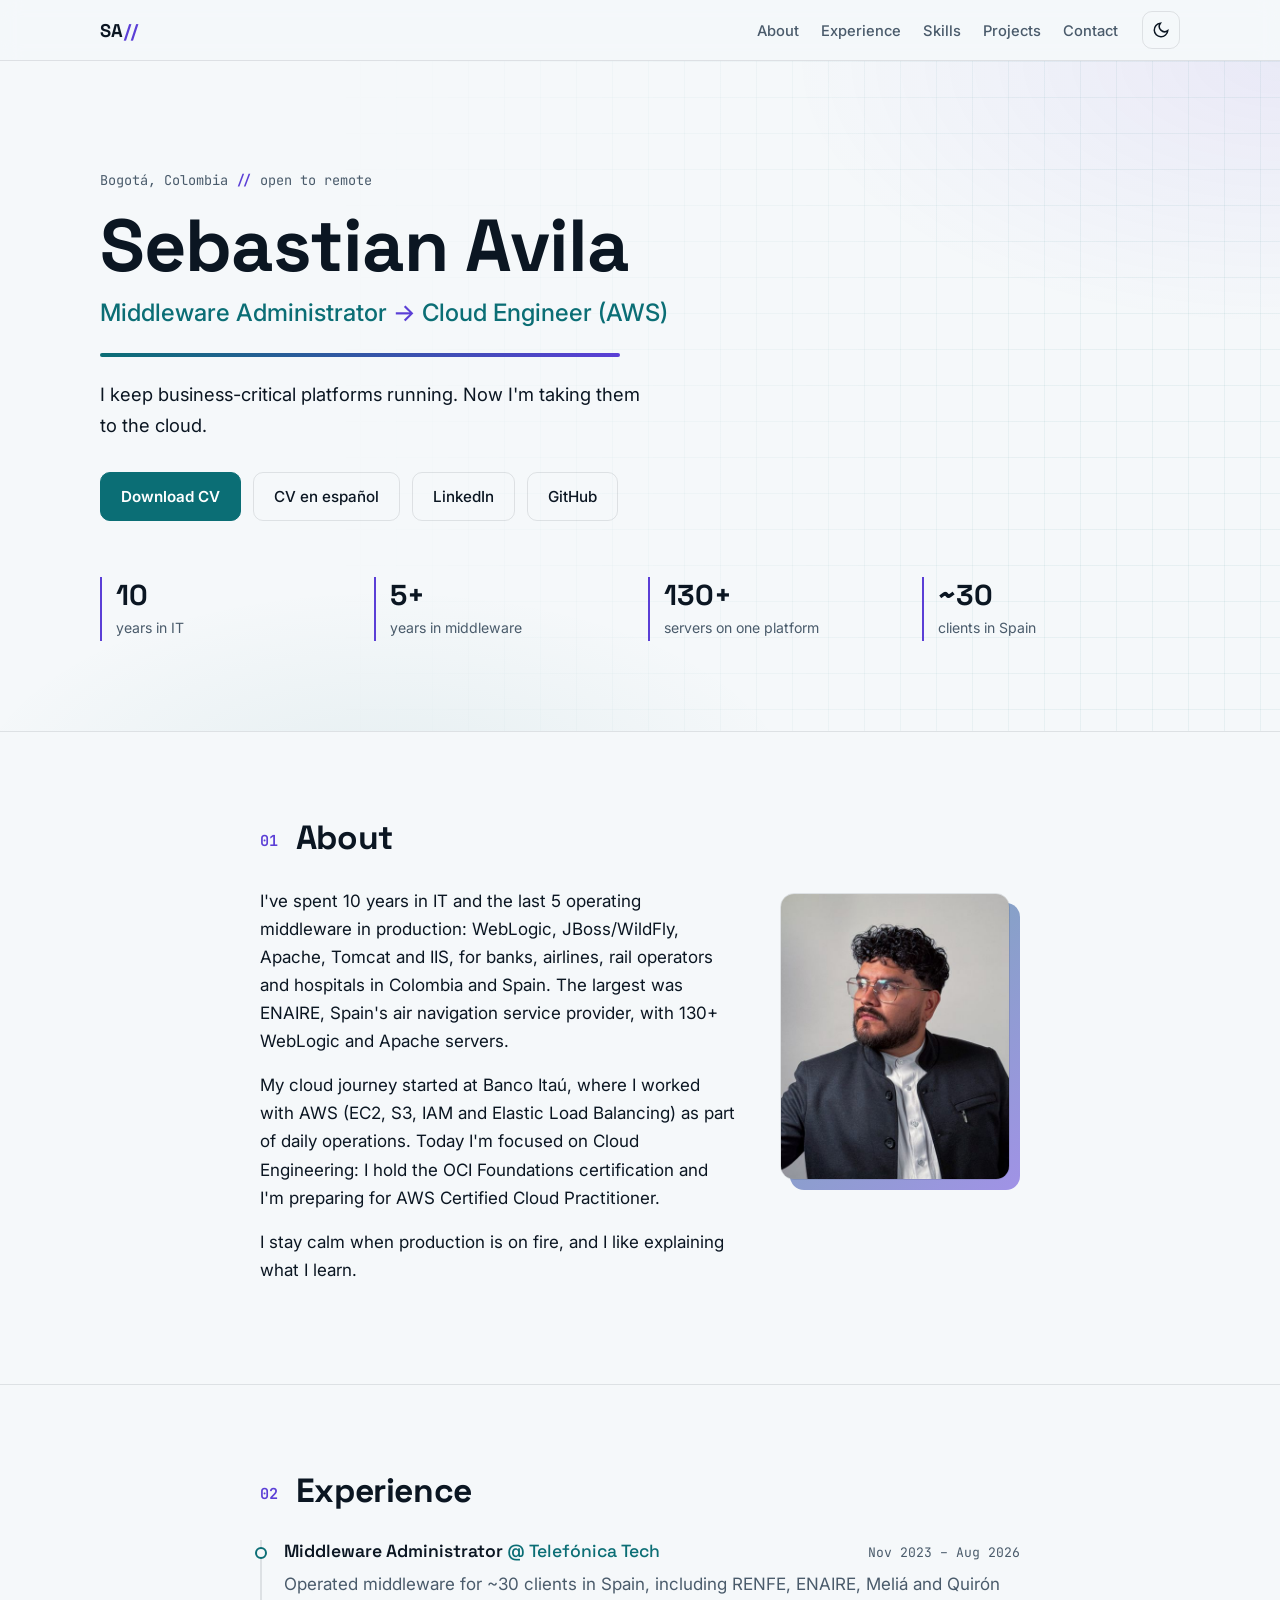
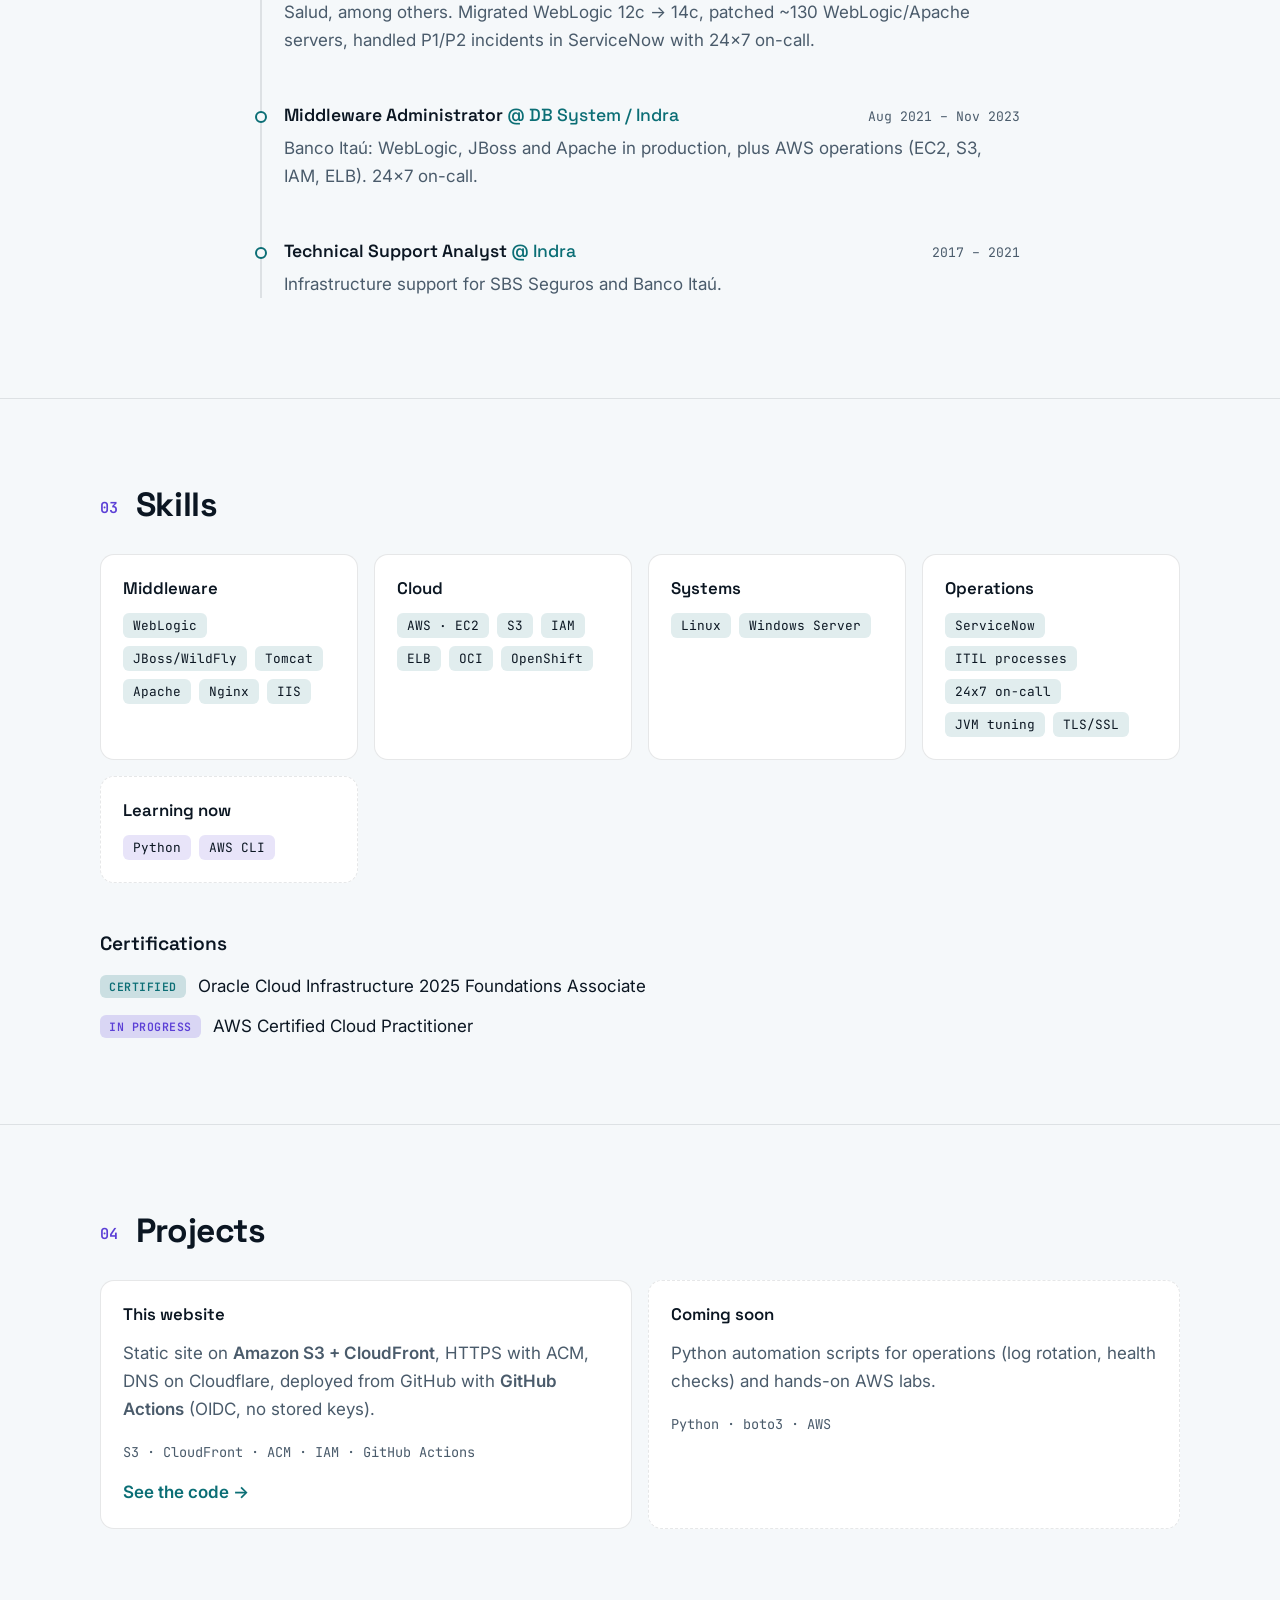
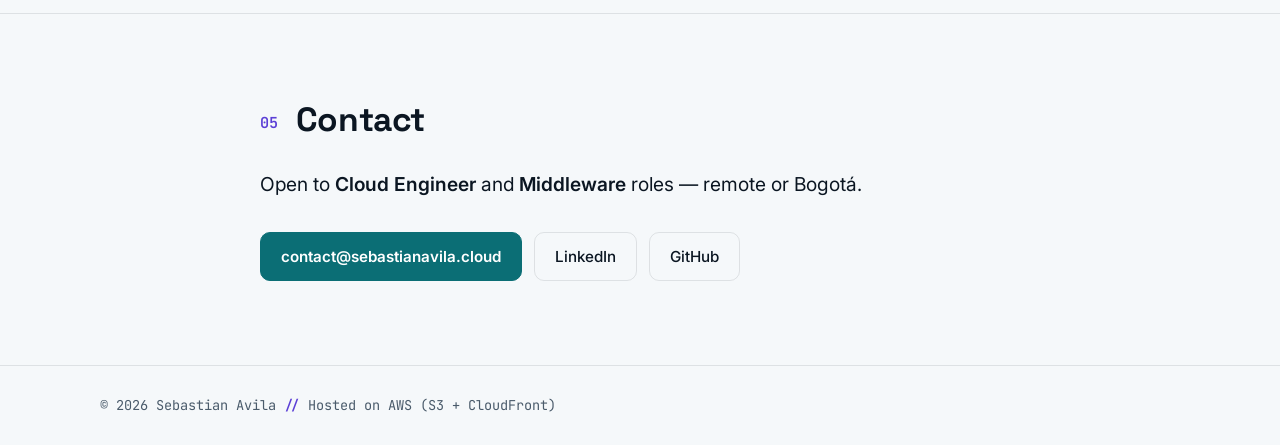
==== commit 508f2663: "Add Spanish CV download button (ES v12)" ====
--- a/index.html
+++ b/index.html
@@ -59,6 +59,7 @@
         <p class="hero__tagline">I keep business-critical platforms running. Now I'm taking them to the cloud.</p>
         <div class="hero__cta">
           <a class="btn btn--primary" href="assets/Sebastian-Avila-CV.pdf" download>Download CV</a>
+          <a class="btn" href="assets/Sebastian-Avila-CV-ES.pdf" download hreflang="es" lang="es">CV en español</a>
           <a class="btn" href="https://www.linkedin.com/in/zebas404/" target="_blank" rel="noopener">LinkedIn</a>
           <a class="btn" href="https://github.com/zebas404" target="_blank" rel="noopener">GitHub</a>
         </div>
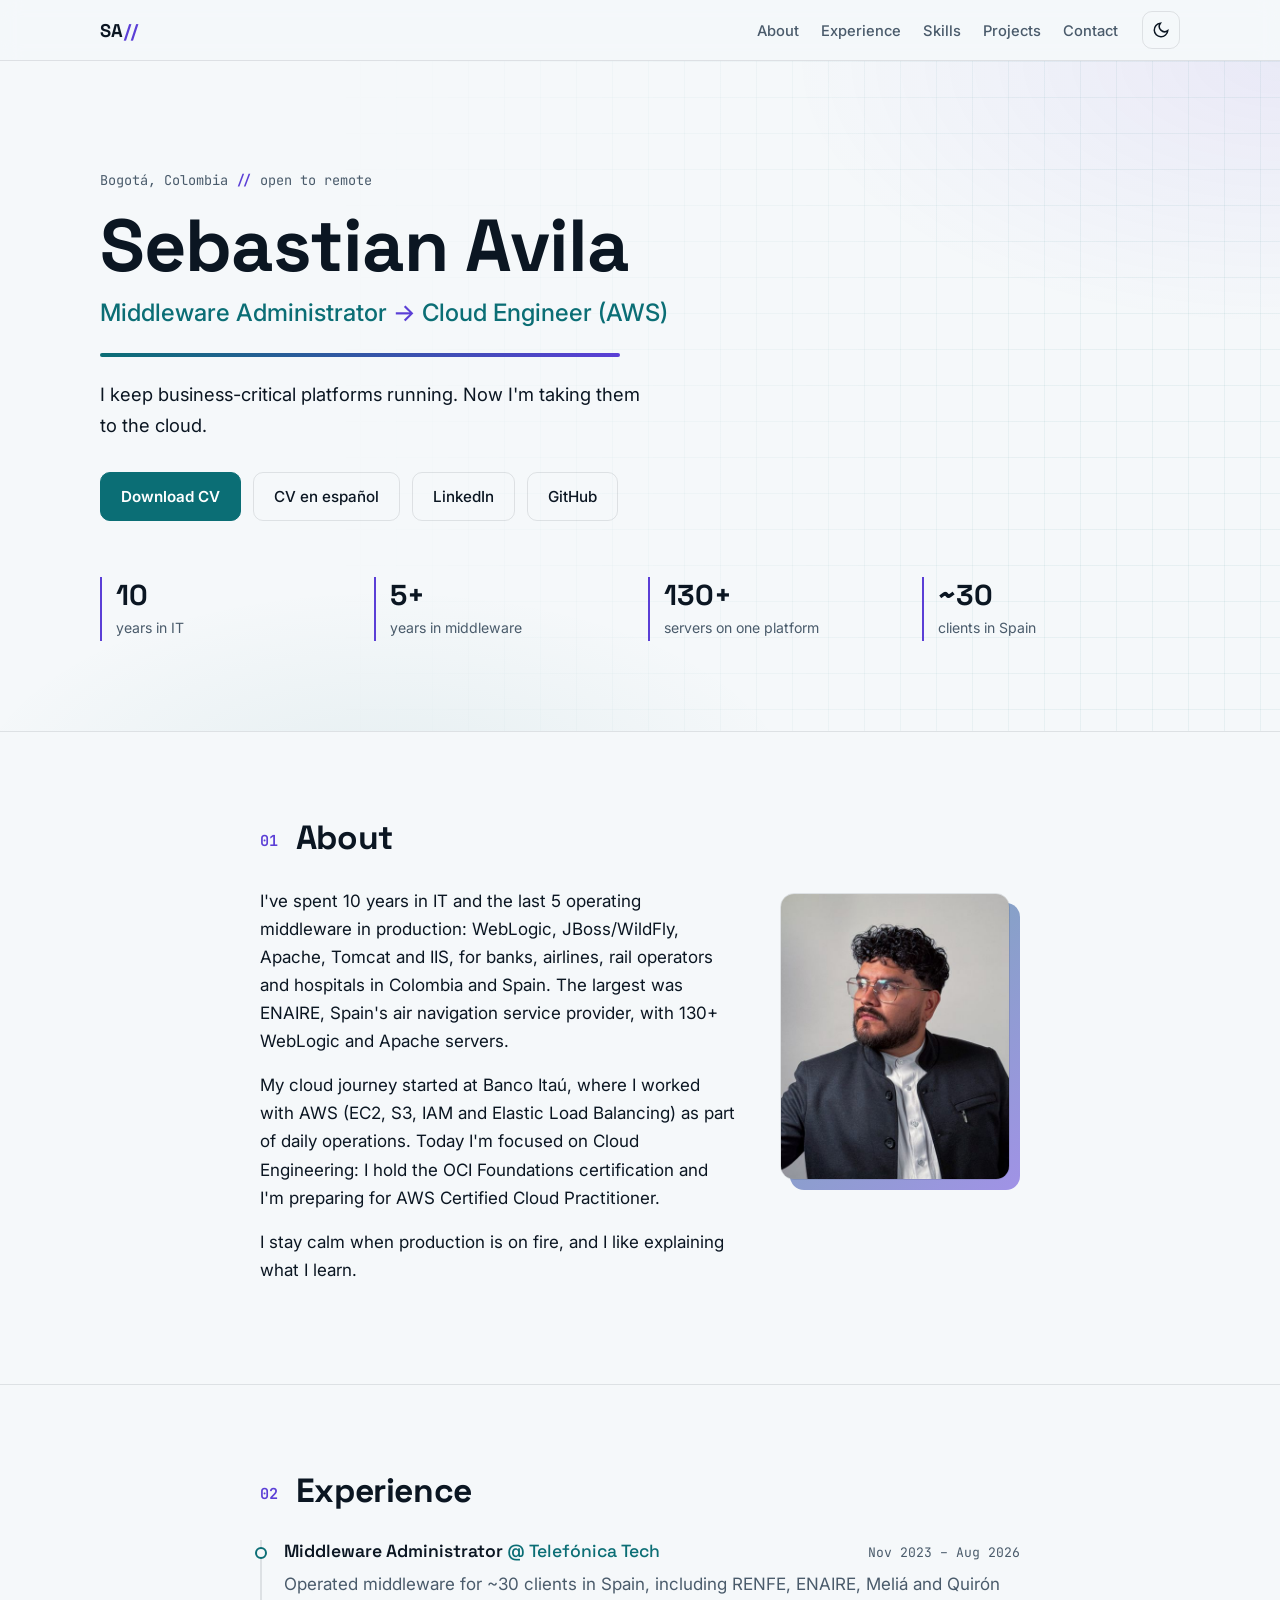
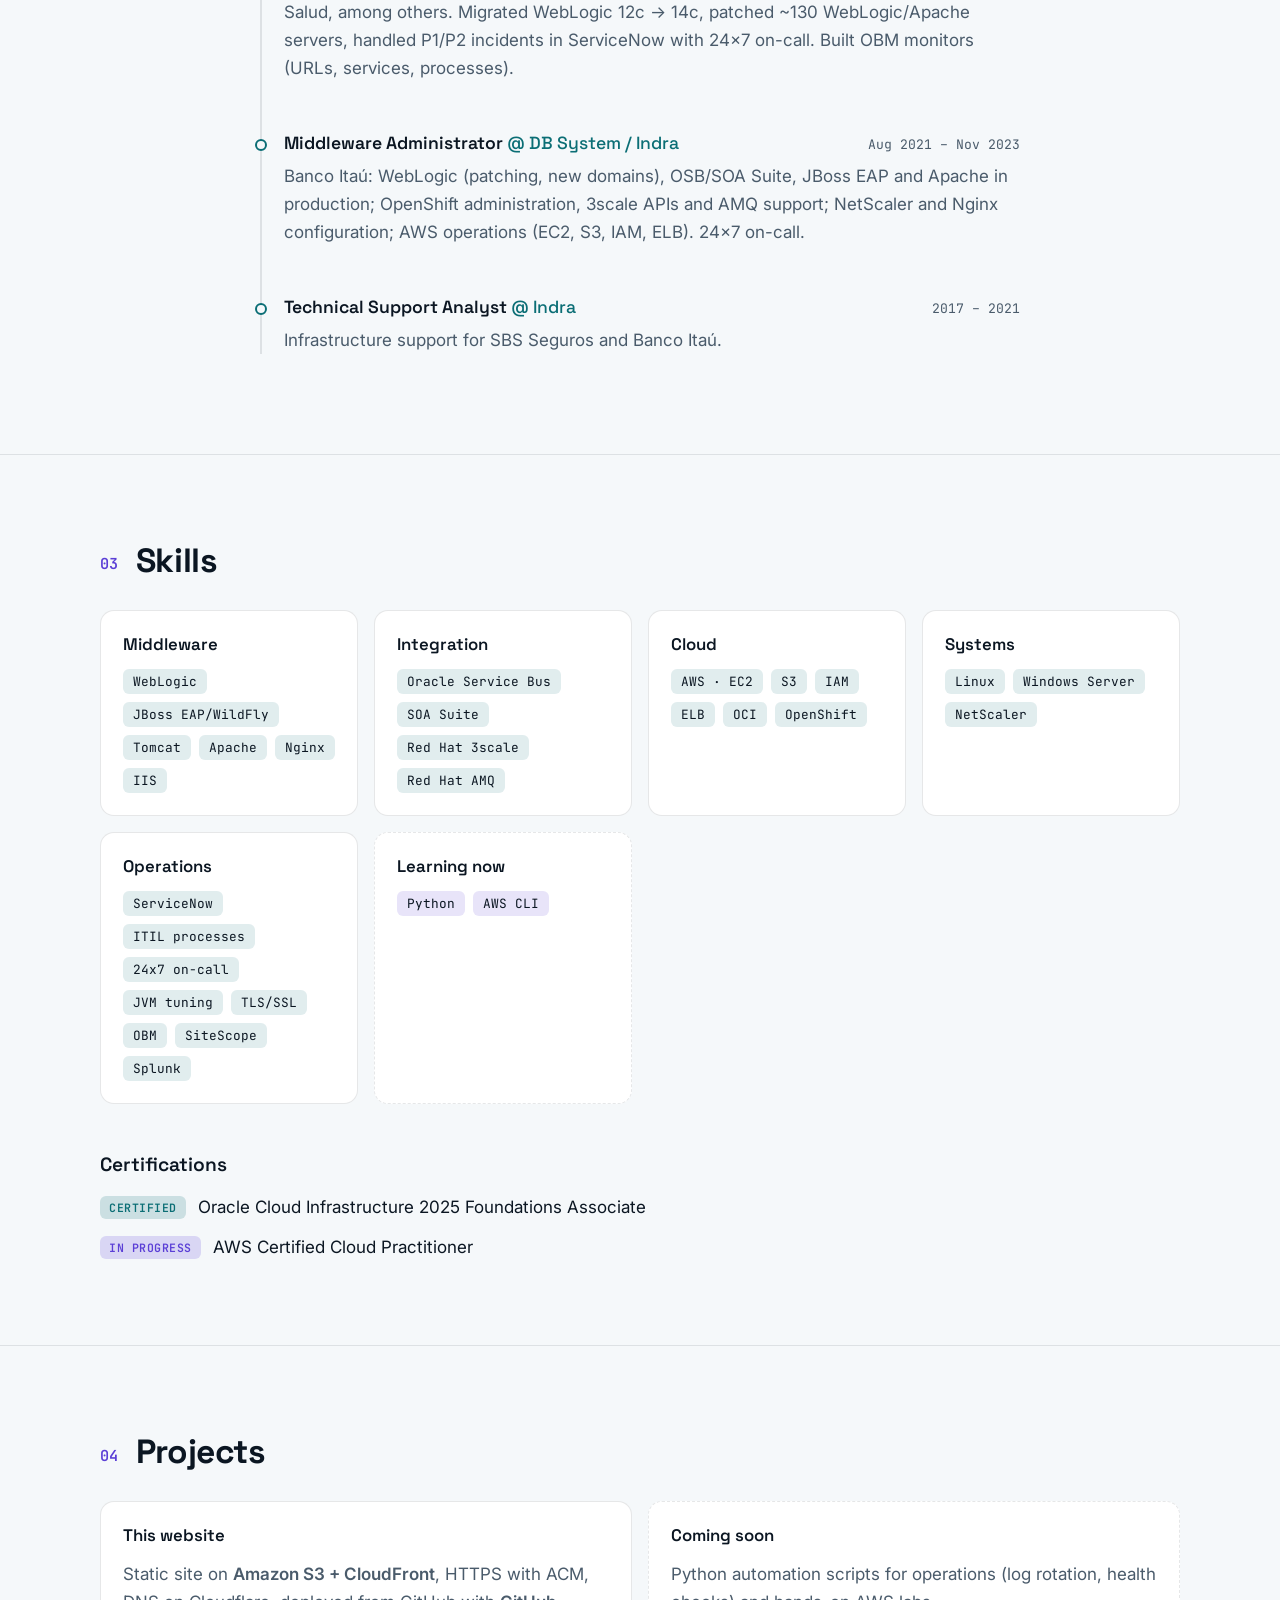
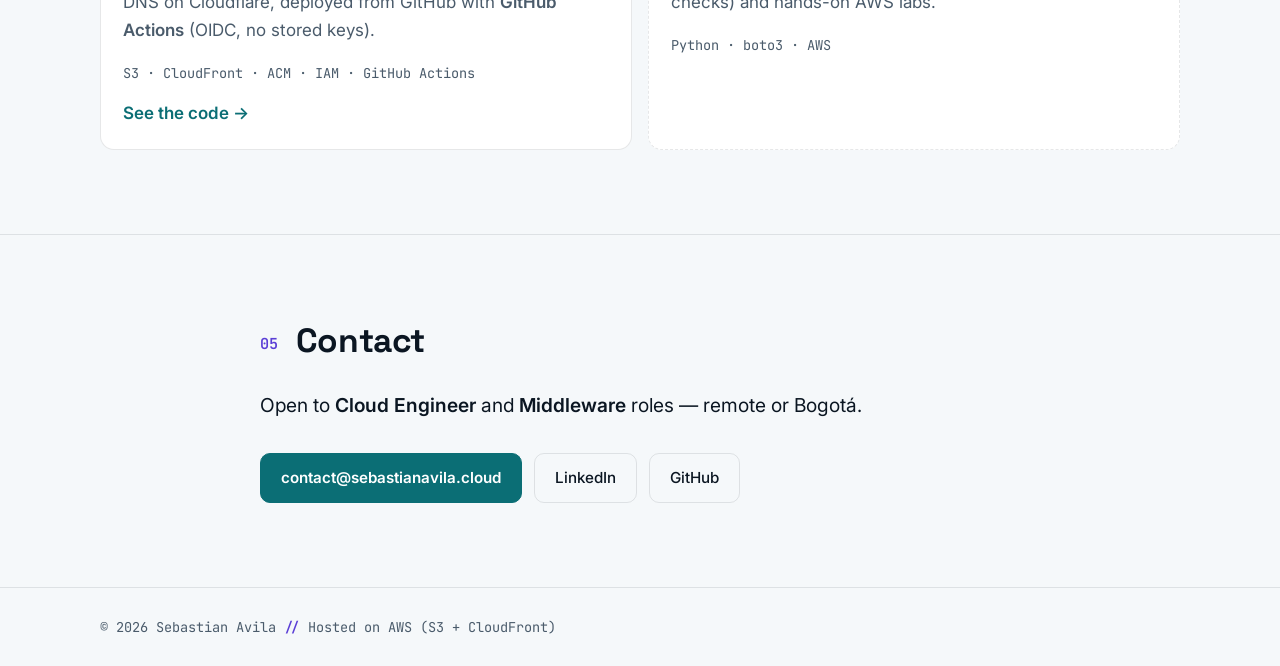
==== commit faec55cb: "Update experience and skills: integration (OSB, SOA, 3scale, AMQ), OpenShift, NetScaler, monitoring" ====
--- a/index.html
+++ b/index.html
@@ -99,14 +99,14 @@
               <h3>Middleware Administrator <span class="at">@ Telefónica Tech</span></h3>
               <p class="job__date">Nov 2023 – Aug 2026</p>
             </div>
-            <p>Operated middleware for ~30 clients in Spain, including RENFE, ENAIRE, Meliá and Quirón Salud, among others. Migrated WebLogic 12c → 14c, patched ~130 WebLogic/Apache servers, handled P1/P2 incidents in ServiceNow with 24x7 on-call.</p>
+            <p>Operated middleware for ~30 clients in Spain, including RENFE, ENAIRE, Meliá and Quirón Salud, among others. Migrated WebLogic 12c → 14c, patched ~130 WebLogic/Apache servers, handled P1/P2 incidents in ServiceNow with 24x7 on-call. Built OBM monitors (URLs, services, processes).</p>
           </li>
           <li class="job">
             <div class="job__head">
               <h3>Middleware Administrator <span class="at">@ DB System / Indra</span></h3>
               <p class="job__date">Aug 2021 – Nov 2023</p>
             </div>
-            <p>Banco Itaú: WebLogic, JBoss and Apache in production, plus AWS operations (EC2, S3, IAM, ELB). 24x7 on-call.</p>
+            <p>Banco Itaú: WebLogic (patching, new domains), OSB/SOA Suite, JBoss EAP and Apache in production; OpenShift administration, 3scale APIs and AMQ support; NetScaler and Nginx configuration; AWS operations (EC2, S3, IAM, ELB). 24x7 on-call.</p>
           </li>
           <li class="job">
             <div class="job__head">
@@ -126,7 +126,11 @@
         <div class="grid">
           <div class="card">
             <h3>Middleware</h3>
-            <ul class="tags"><li>WebLogic</li><li>JBoss/WildFly</li><li>Tomcat</li><li>Apache</li><li>Nginx</li><li>IIS</li></ul>
+            <ul class="tags"><li>WebLogic</li><li>JBoss EAP/WildFly</li><li>Tomcat</li><li>Apache</li><li>Nginx</li><li>IIS</li></ul>
+          </div>
+          <div class="card">
+            <h3>Integration</h3>
+            <ul class="tags"><li>Oracle Service Bus</li><li>SOA Suite</li><li>Red Hat 3scale</li><li>Red Hat AMQ</li></ul>
           </div>
           <div class="card">
             <h3>Cloud</h3>
@@ -134,11 +138,11 @@
           </div>
           <div class="card">
             <h3>Systems</h3>
-            <ul class="tags"><li>Linux</li><li>Windows Server</li></ul>
+            <ul class="tags"><li>Linux</li><li>Windows Server</li><li>NetScaler</li></ul>
           </div>
           <div class="card">
             <h3>Operations</h3>
-            <ul class="tags"><li>ServiceNow</li><li>ITIL processes</li><li>24x7 on-call</li><li>JVM tuning</li><li>TLS/SSL</li></ul>
+            <ul class="tags"><li>ServiceNow</li><li>ITIL processes</li><li>24x7 on-call</li><li>JVM tuning</li><li>TLS/SSL</li><li>OBM</li><li>SiteScope</li><li>Splunk</li></ul>
           </div>
           <div class="card card--learning">
             <h3>Learning now</h3>
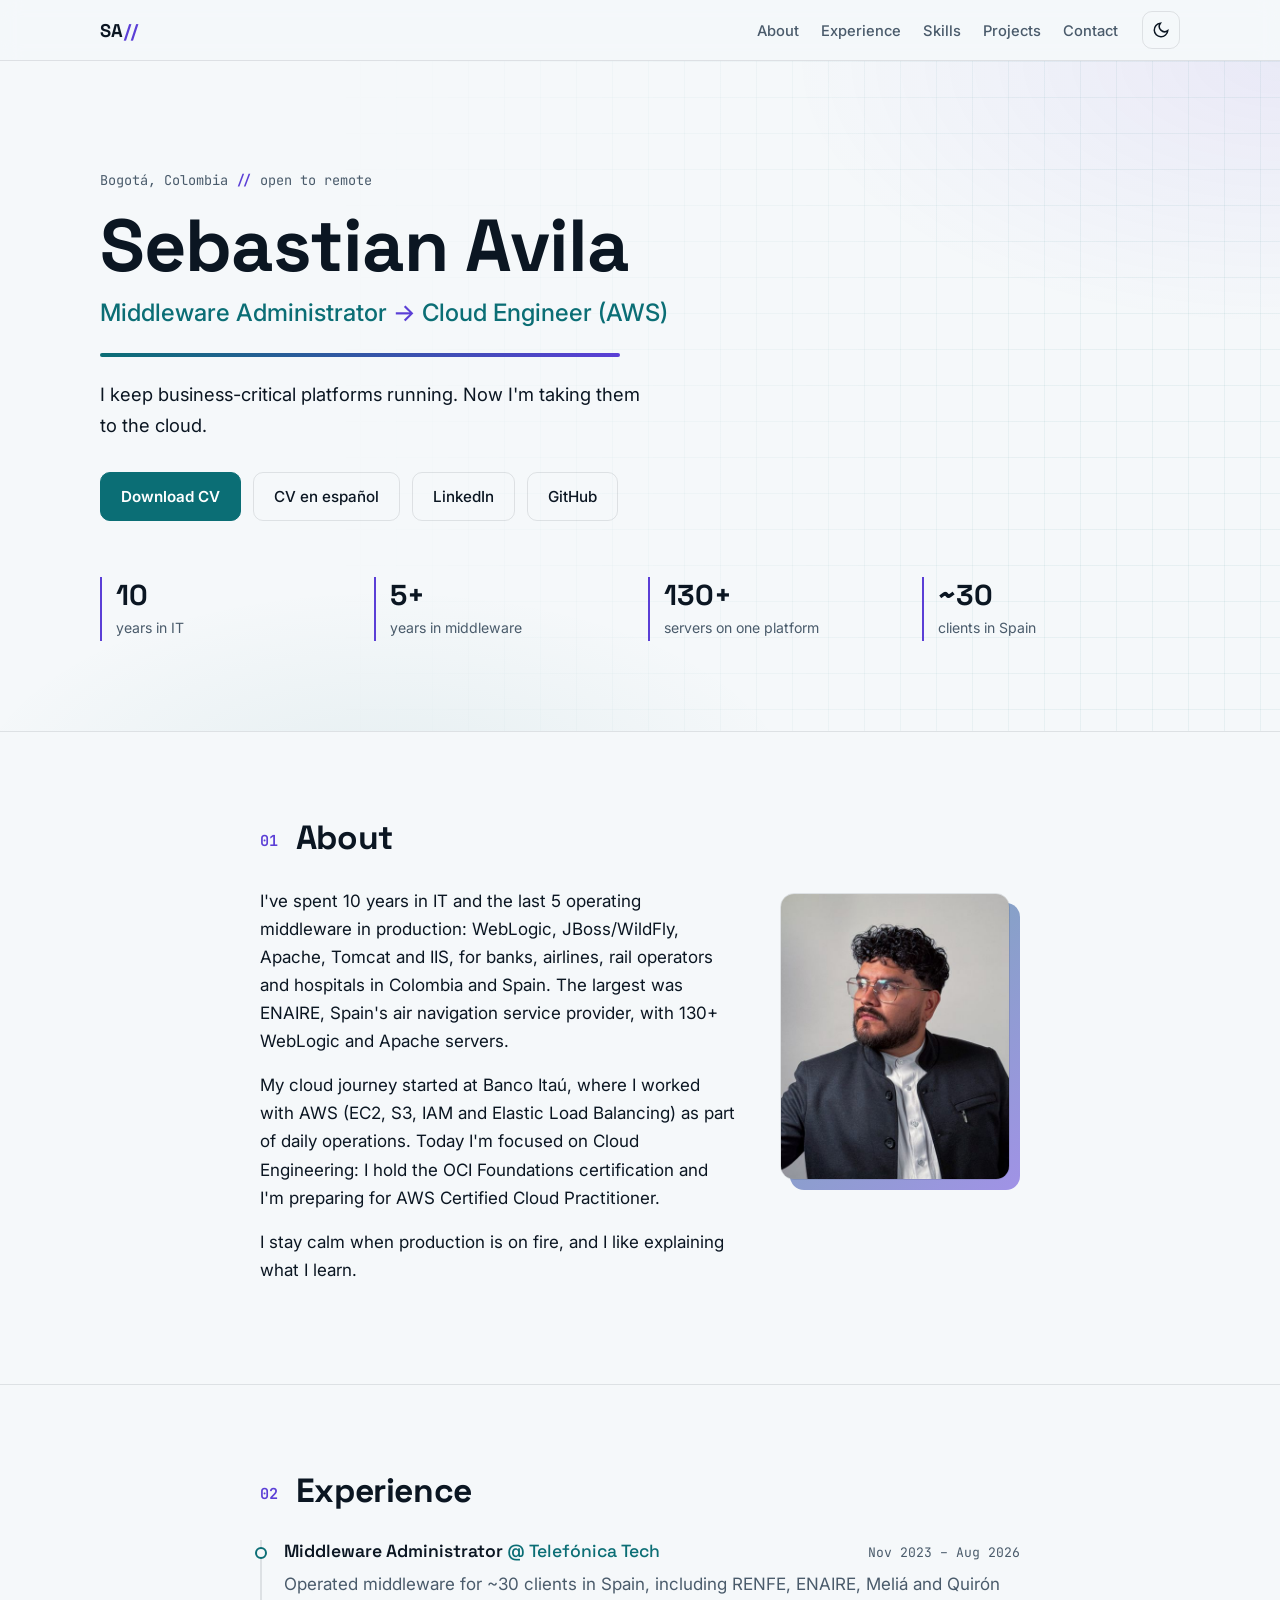
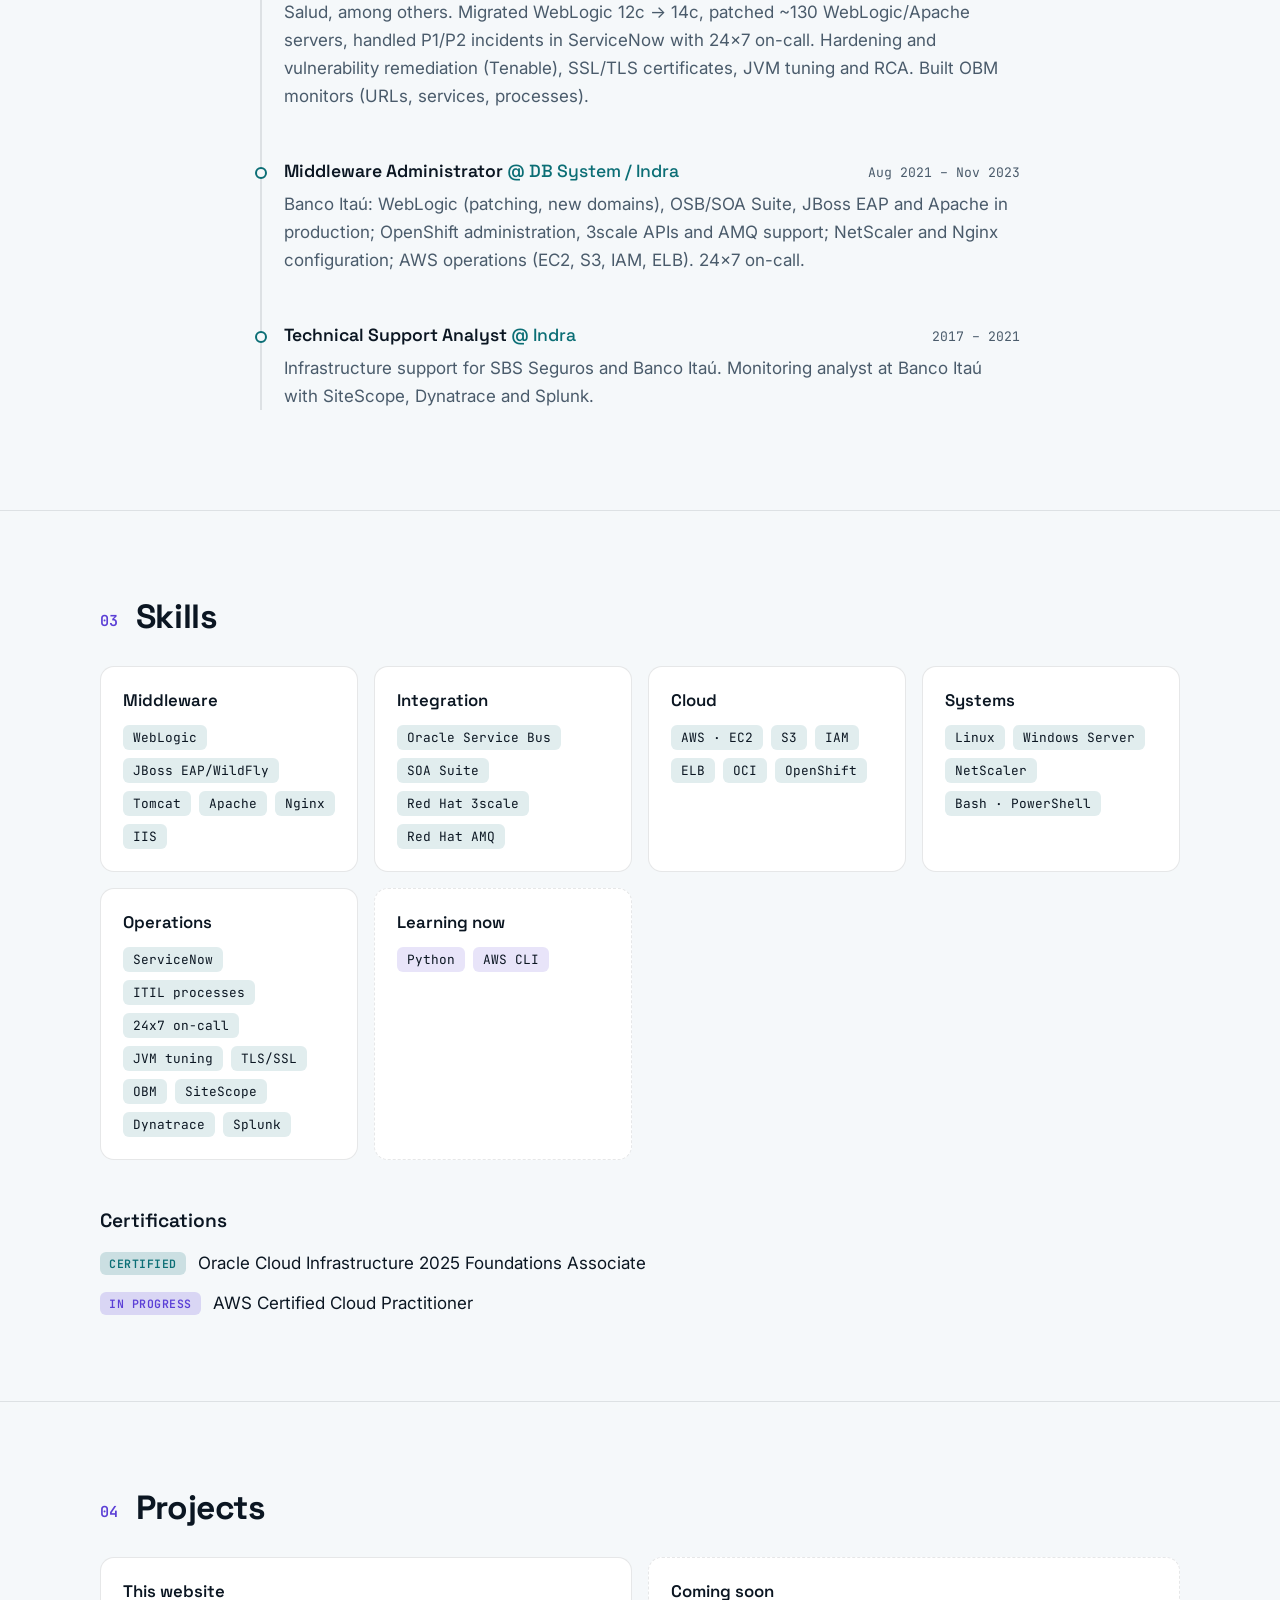
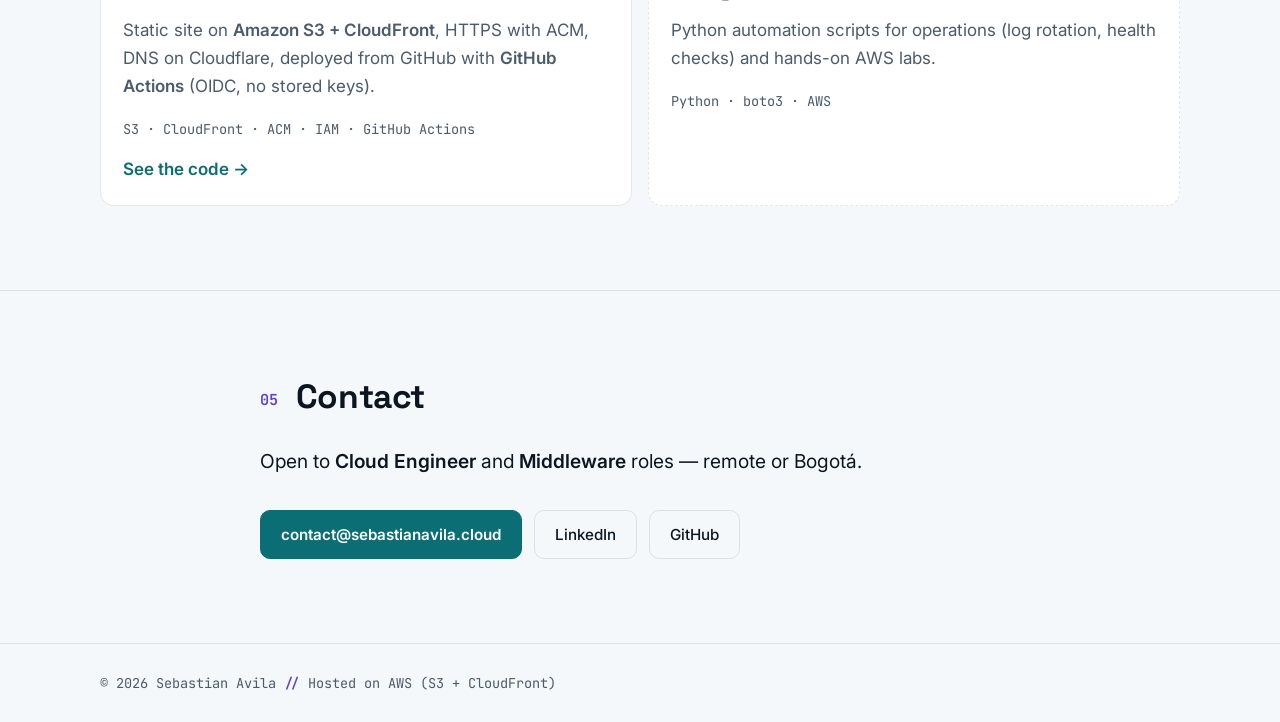
==== commit 7139760f: "Update CVs (EN v6, ES v14) and site: Dynatrace/Splunk monitoring, hardening, SSL/TLS, Bash/PowerShel" ====
--- a/index.html
+++ b/index.html
@@ -99,7 +99,7 @@
               <h3>Middleware Administrator <span class="at">@ Telefónica Tech</span></h3>
               <p class="job__date">Nov 2023 – Aug 2026</p>
             </div>
-            <p>Operated middleware for ~30 clients in Spain, including RENFE, ENAIRE, Meliá and Quirón Salud, among others. Migrated WebLogic 12c → 14c, patched ~130 WebLogic/Apache servers, handled P1/P2 incidents in ServiceNow with 24x7 on-call. Built OBM monitors (URLs, services, processes).</p>
+            <p>Operated middleware for ~30 clients in Spain, including RENFE, ENAIRE, Meliá and Quirón Salud, among others. Migrated WebLogic 12c → 14c, patched ~130 WebLogic/Apache servers, handled P1/P2 incidents in ServiceNow with 24x7 on-call. Hardening and vulnerability remediation (Tenable), SSL/TLS certificates, JVM tuning and RCA. Built OBM monitors (URLs, services, processes).</p>
           </li>
           <li class="job">
             <div class="job__head">
@@ -113,7 +113,7 @@
               <h3>Technical Support Analyst <span class="at">@ Indra</span></h3>
               <p class="job__date">2017 – 2021</p>
             </div>
-            <p>Infrastructure support for SBS Seguros and Banco Itaú.</p>
+            <p>Infrastructure support for SBS Seguros and Banco Itaú. Monitoring analyst at Banco Itaú with SiteScope, Dynatrace and Splunk.</p>
           </li>
         </ol>
       </div>
@@ -138,11 +138,11 @@
           </div>
           <div class="card">
             <h3>Systems</h3>
-            <ul class="tags"><li>Linux</li><li>Windows Server</li><li>NetScaler</li></ul>
+            <ul class="tags"><li>Linux</li><li>Windows Server</li><li>NetScaler</li><li>Bash · PowerShell</li></ul>
           </div>
           <div class="card">
             <h3>Operations</h3>
-            <ul class="tags"><li>ServiceNow</li><li>ITIL processes</li><li>24x7 on-call</li><li>JVM tuning</li><li>TLS/SSL</li><li>OBM</li><li>SiteScope</li><li>Splunk</li></ul>
+            <ul class="tags"><li>ServiceNow</li><li>ITIL processes</li><li>24x7 on-call</li><li>JVM tuning</li><li>TLS/SSL</li><li>OBM</li><li>SiteScope</li><li>Dynatrace</li><li>Splunk</li></ul>
           </div>
           <div class="card card--learning">
             <h3>Learning now</h3>
